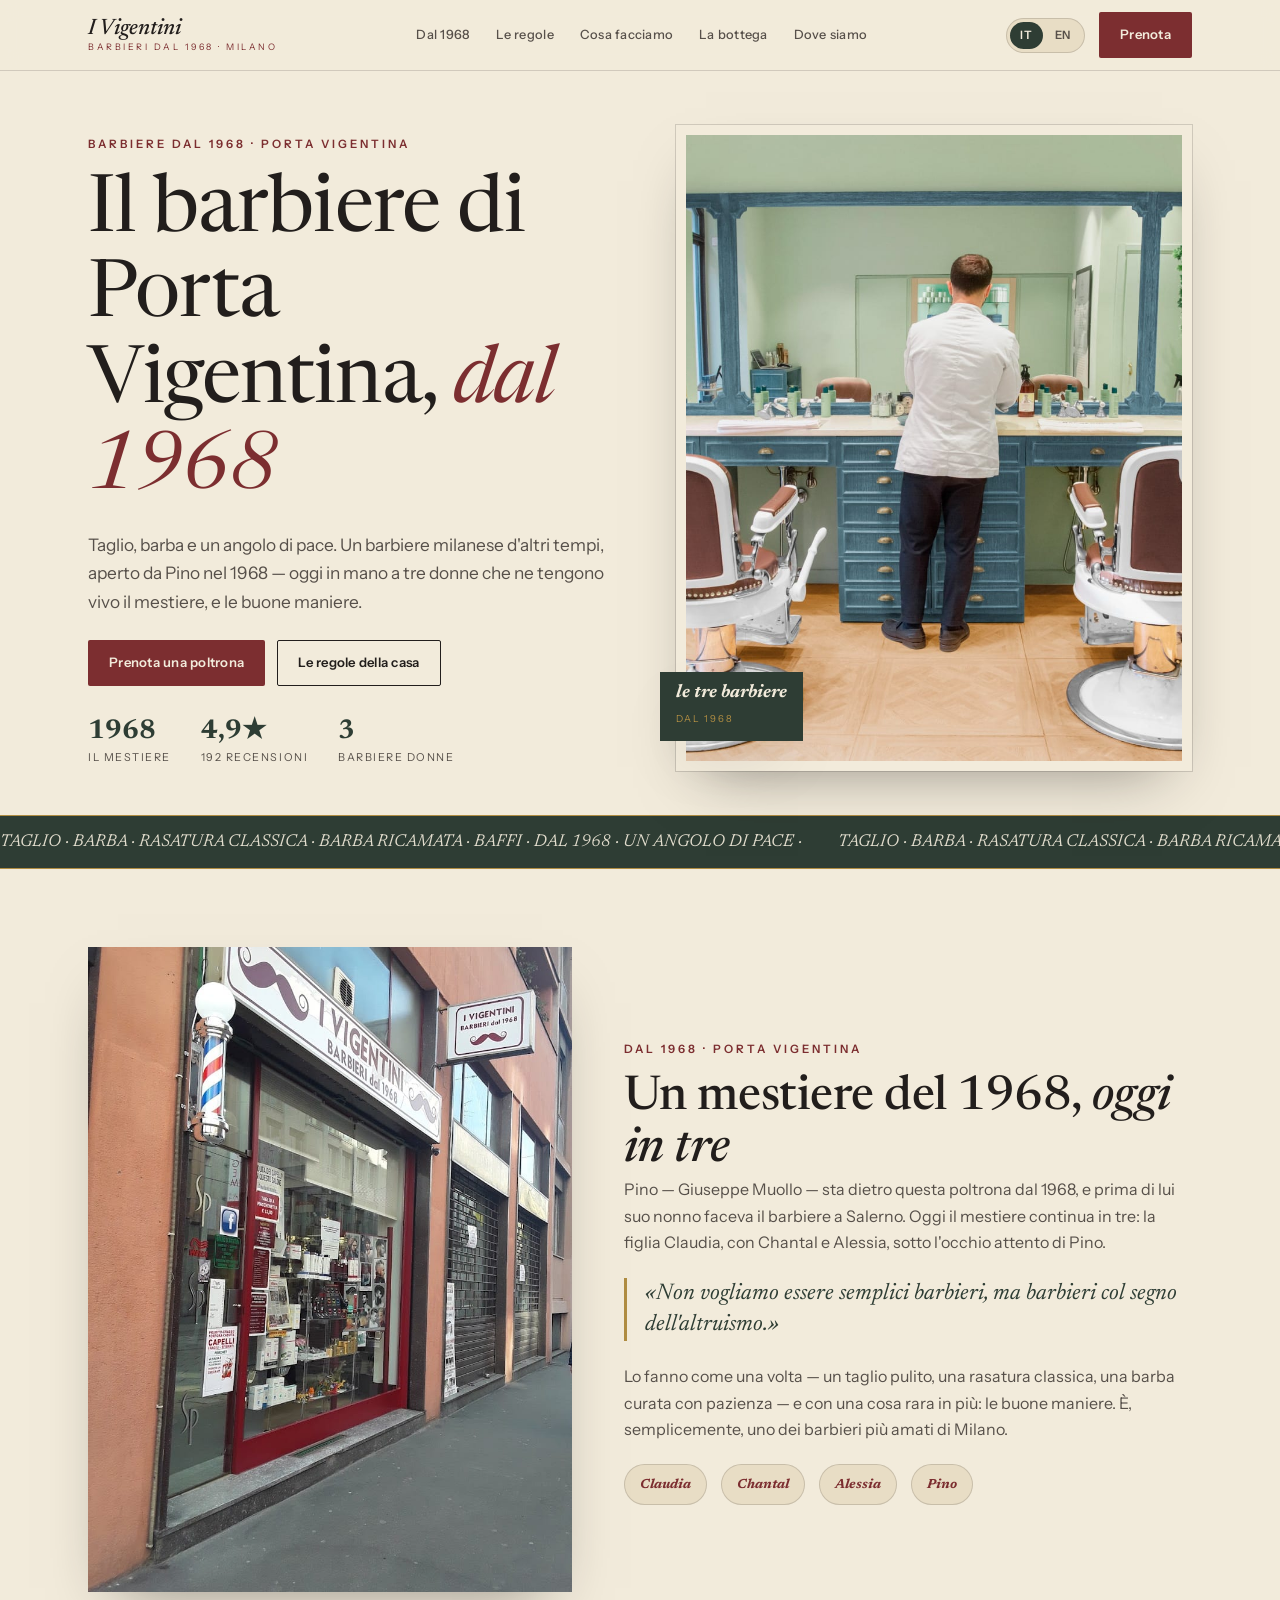
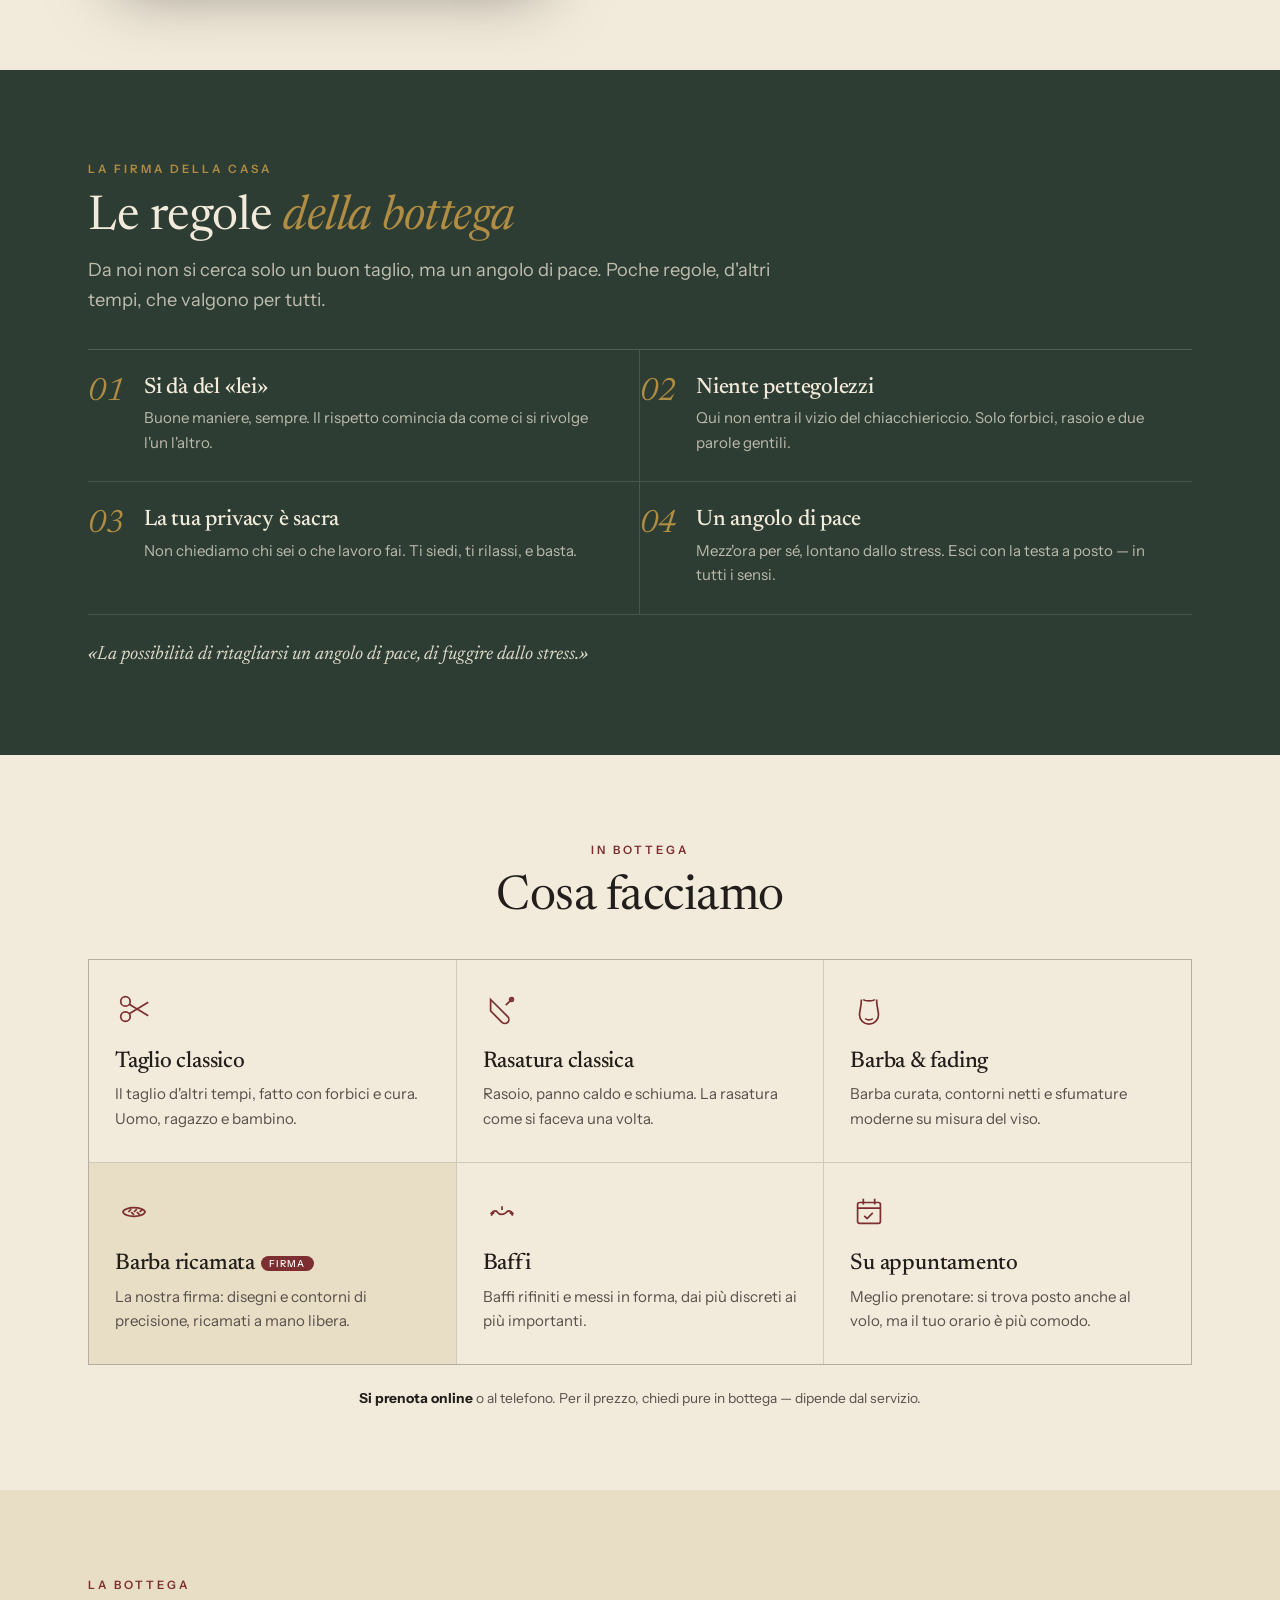
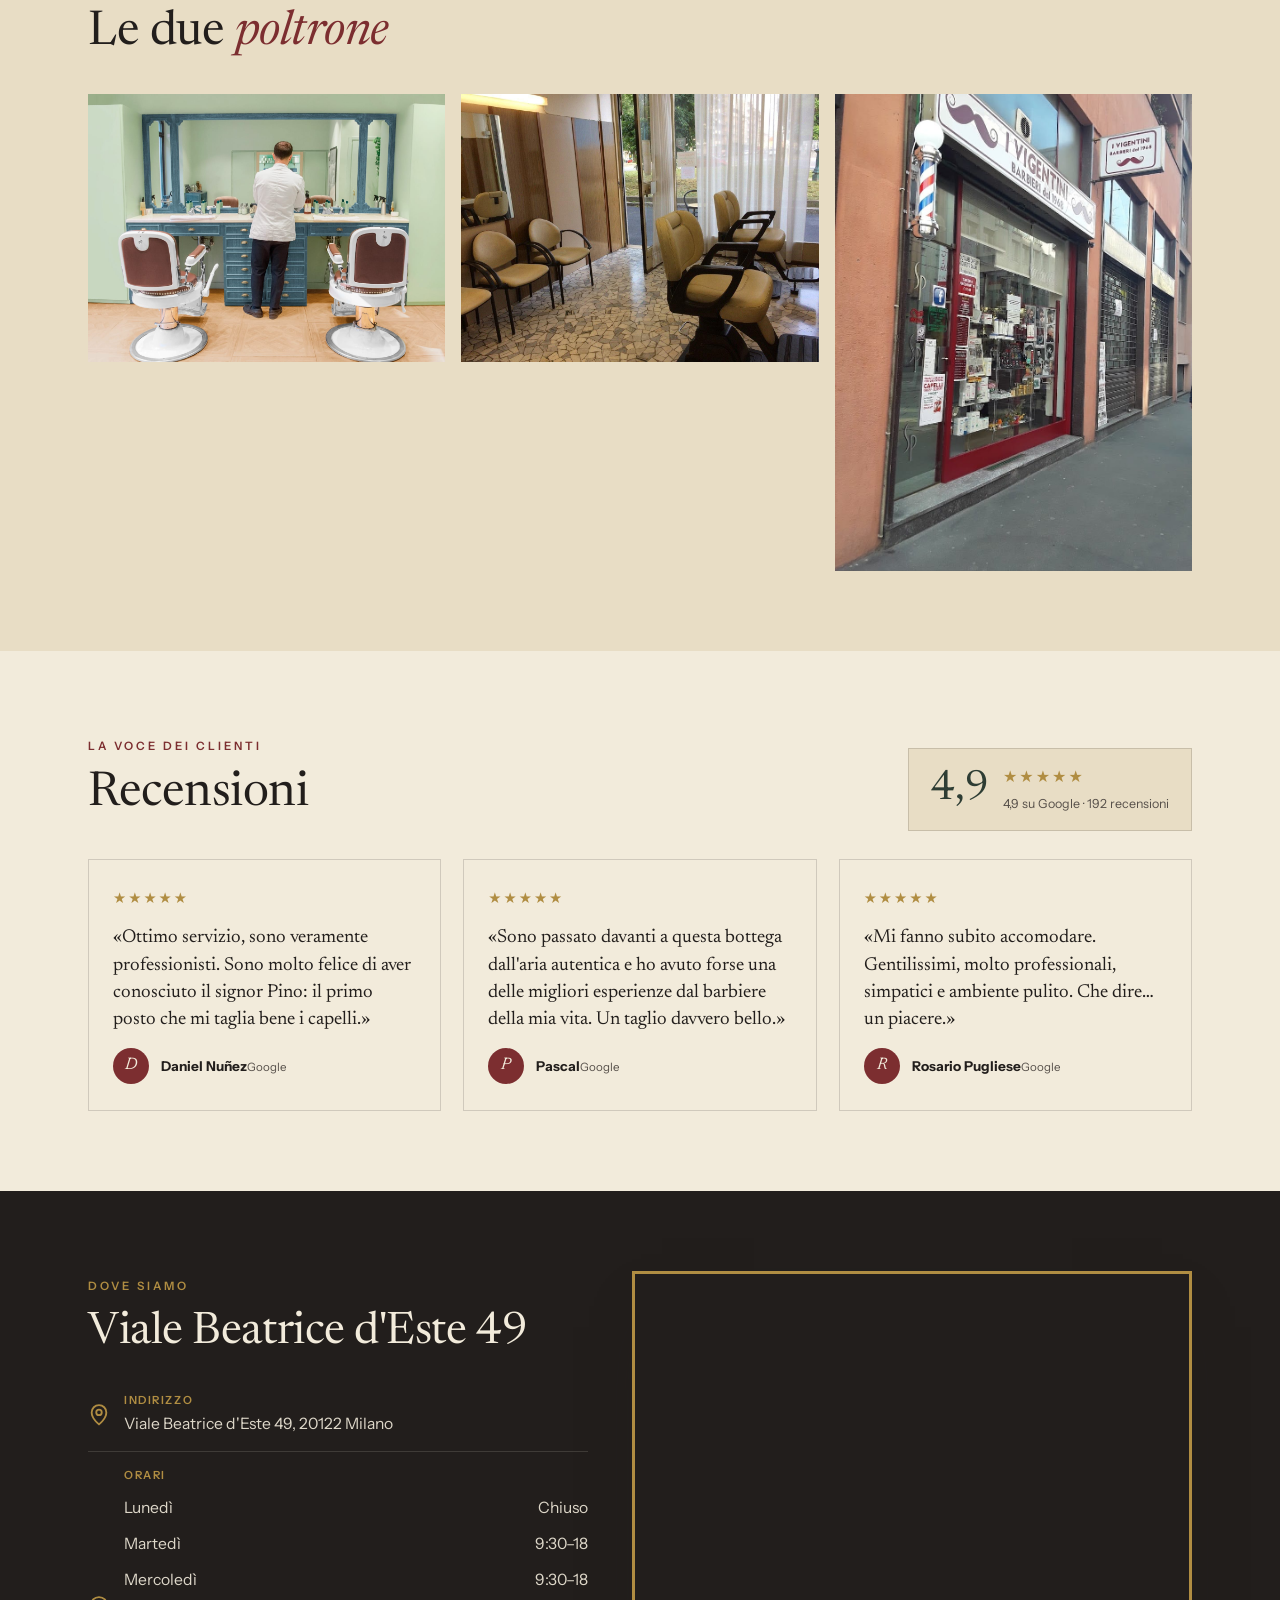
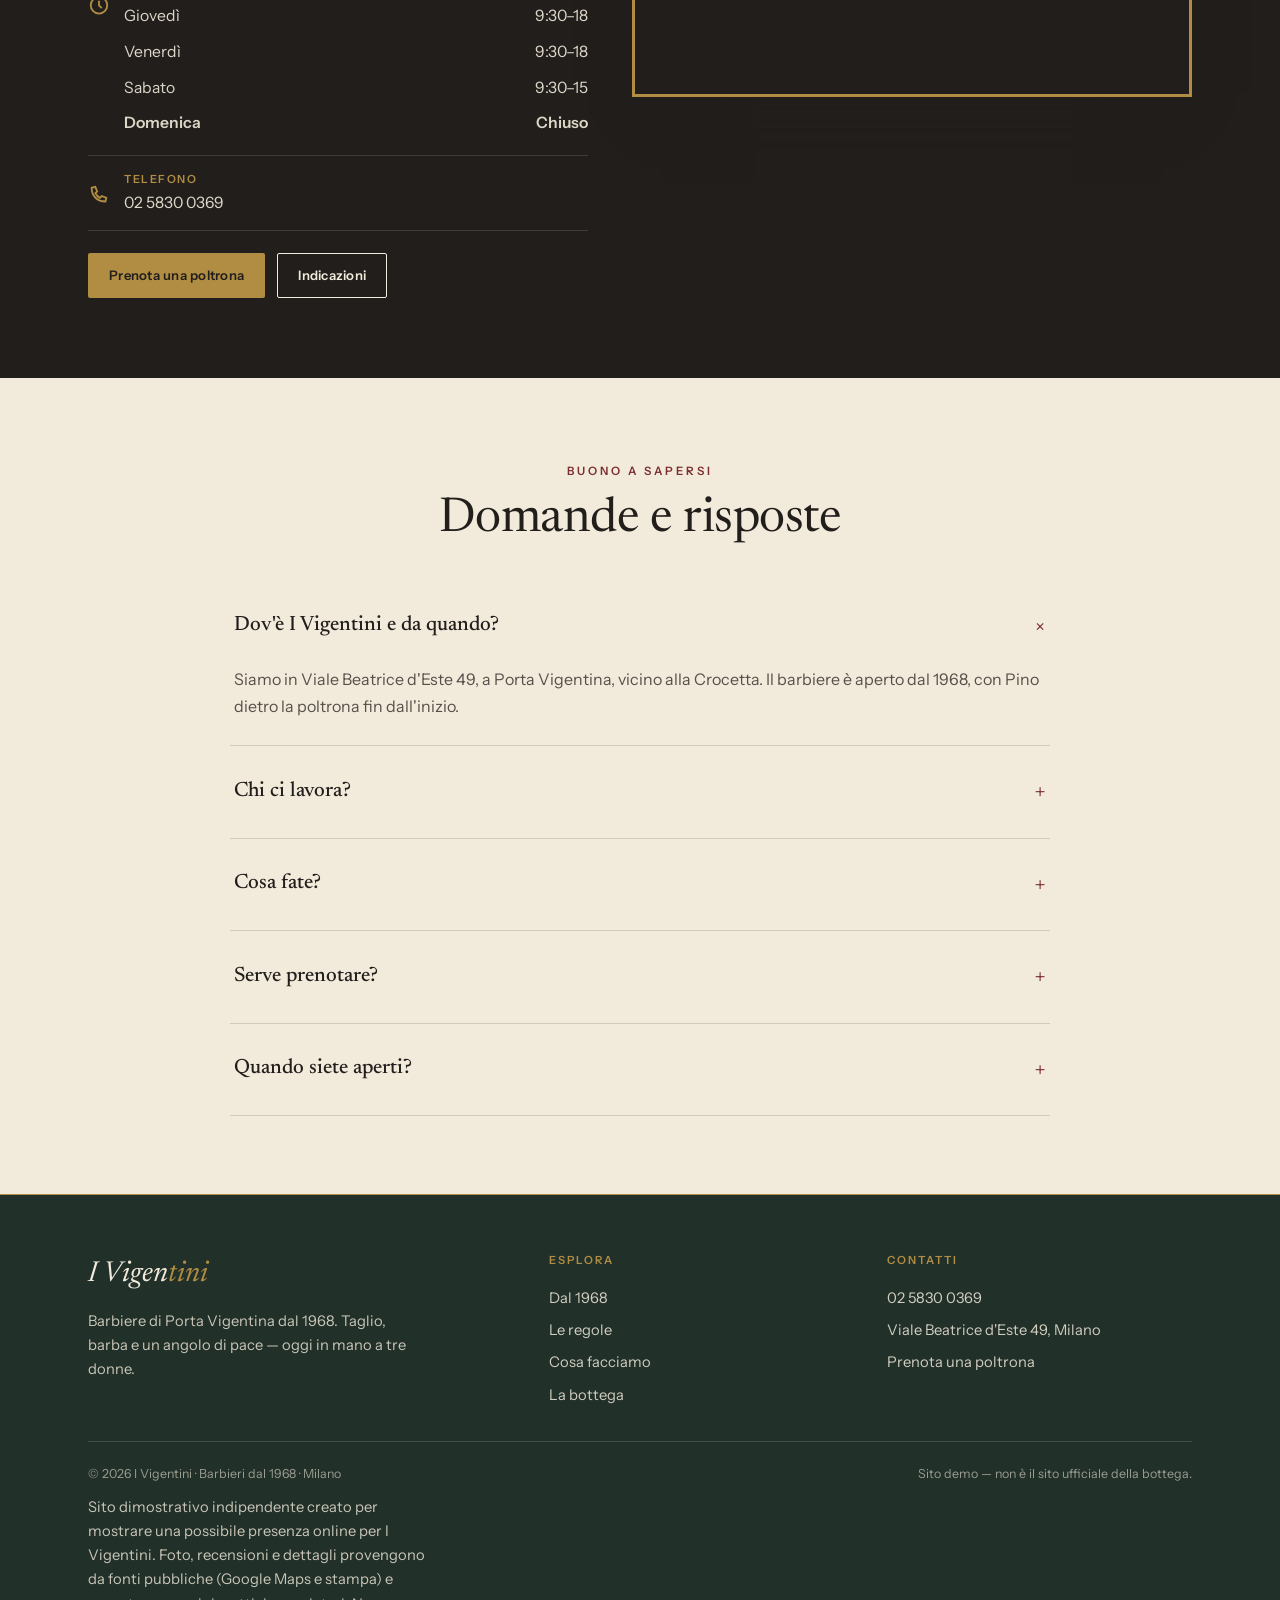
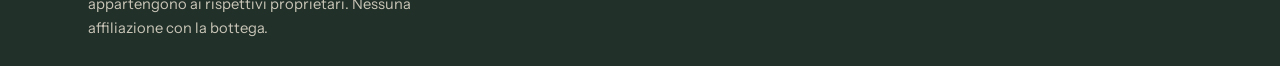
==== index.html @ af6469be "I Vigentini — sito demo (barbiere dal 1968, Porta Vigentina)" ====
<!DOCTYPE html>
<html lang="it">
<head>
<meta charset="UTF-8">
<meta name="viewport" content="width=device-width, initial-scale=1.0">
<title>I Vigentini · barbieri dal 1968 · Porta Vigentina, Milano</title>
<meta name="description" content="I Vigentini, barbiere di Porta Vigentina a Milano dal 1968. Taglio, barba, rasatura classica e la barba ricamata — oggi in mano a tre donne. Un angolo di pace, su appuntamento.">
<link rel="preconnect" href="https://fonts.googleapis.com">
<link rel="preconnect" href="https://fonts.gstatic.com" crossorigin>
<link href="https://fonts.googleapis.com/css2?family=Newsreader:ital,opsz,wght@0,6..72,400;0,6..72,500;0,6..72,600;1,6..72,400;1,6..72,500&family=Instrument+Sans:wght@400;500;600;700&display=swap" rel="stylesheet">
<link rel="stylesheet" href="css/styles.css">
<link rel="icon" href="data:image/svg+xml,<svg xmlns='http://www.w3.org/2000/svg' viewBox='0 0 100 100'><rect width='100' height='100' fill='%232E3D34'/><text x='50' y='70' font-size='52' text-anchor='middle' fill='%23B08D42' font-family='Georgia,serif' font-style='italic'>V</text></svg>">
</head>
<body>

<!-- intro -->
<div id="intro">
  <div class="in">
    <div class="mk">I Vigentini</div>
    <div class="yr">Barbieri dal 1968</div>
    <div class="rule"></div>
  </div>
</div>

<!-- topbar -->
<header class="bar">
  <div class="wrap row">
    <a class="brand" href="#top"><b>I Vigentini</b><span>Barbieri dal 1968 · Milano</span></a>
    <nav class="links">
      <a href="#story" data-i18n="nav.story">Dal 1968</a>
      <a href="#rules" data-i18n="nav.rules">Le regole</a>
      <a href="#serv" data-i18n="nav.serv">Cosa facciamo</a>
      <a href="#gallery" data-i18n="nav.gallery">La bottega</a>
      <a href="#visit" data-i18n="nav.visit">Dove siamo</a>
    </nav>
    <div class="bar-tools">
      <div class="lang"><button data-l="it" class="on">IT</button><button data-l="en">EN</button></div>
      <a href="tel:+390258300369" class="btn solid" data-i18n="bar.book">Prenota</a>
      <button class="burger" aria-label="Menu"><span></span></button>
    </div>
  </div>
</header>

<main id="top">

<!-- hero -->
<section class="hero">
  <div class="wrap grid">
    <div class="hero-copy">
      <span class="eyebrow kick" data-i18n="hero.kick">Barbiere dal 1968 · Porta Vigentina</span>
      <h1 data-i18n="hero.h1">Il barbiere di<br>Porta Vigentina, <em>dal 1968</em></h1>
      <p class="sub" data-i18n="hero.sub">Taglio, barba e un angolo di pace. Un barbiere milanese d'altri tempi, aperto da Pino nel 1968 — oggi in mano a tre donne che ne tengono vivo il mestiere, e le buone maniere.</p>
      <div class="cta">
        <a href="tel:+390258300369" class="btn solid" data-i18n="hero.book">Prenota una poltrona</a>
        <a href="#rules" class="btn ghost" data-i18n="hero.rules">Le regole della casa</a>
      </div>
      <div class="facts">
        <div class="f"><b data-i18n="hero.f1n">1968</b><span data-i18n="hero.f1l">il mestiere</span></div>
        <div class="f"><b data-i18n="hero.f2n">4,9★</b><span data-i18n="hero.f2l">192 recensioni</span></div>
        <div class="f"><b data-i18n="hero.f3n">3</b><span data-i18n="hero.f3l">barbiere donne</span></div>
      </div>
    </div>
    <div class="hero-art">
      <div class="badge-open" id="openBadge"><span class="dot"></span><span class="t"><b>Aperto</b></span></div>
      <div class="ph"><img src="img/hero-salone.jpg" alt="Le due poltrone vintage del barbiere I Vigentini" width="500" height="625"></div>
      <div class="tag"><b data-i18n="hero.tag">le tre barbiere</b><span data-i18n="hero.tags">dal 1968</span></div>
    </div>
  </div>
</section>

<!-- ribbon -->
<div class="ribbon" aria-hidden="true">
  <div class="track">
    <span data-i18n="ribbon">TAGLIO · BARBA · RASATURA CLASSICA · BARBA RICAMATA · BAFFI · DAL 1968 · UN ANGOLO DI PACE ·</span>
    <span data-i18n="ribbon">TAGLIO · BARBA · RASATURA CLASSICA · BARBA RICAMATA · BAFFI · DAL 1968 · UN ANGOLO DI PACE ·</span>
  </div>
</div>

<!-- story -->
<section class="story reveal" id="story">
  <div class="wrap grid">
    <div class="ph"><img src="img/facciata.jpg" alt="La vetrina del barbiere I Vigentini in Viale Beatrice d'Este" width="400" height="533"></div>
    <div class="story-copy">
      <span class="eyebrow" data-i18n="story.kick">Dal 1968 · Porta Vigentina</span>
      <h2 style="font-size:clamp(2rem,4.4vw,3rem);margin-top:12px" data-i18n="story.h2">Un mestiere del 1968, <em>oggi in tre</em></h2>
      <p data-i18n="story.p1">Pino — Giuseppe Muollo — sta dietro questa poltrona dal 1968, e prima di lui suo nonno faceva il barbiere a Salerno. Oggi il mestiere continua in tre: la figlia Claudia, con Chantal e Alessia, sotto l'occhio attento di Pino.</p>
      <p class="pull" data-i18n="story.pull">«Non vogliamo essere semplici barbieri, ma barbieri col segno dell'altruismo.»</p>
      <p data-i18n="story.p2">Lo fanno come una volta — un taglio pulito, una rasatura classica, una barba curata con pazienza — e con una cosa rara in più: le buone maniere. È, semplicemente, uno dei barbieri più amati di Milano.</p>
      <div class="trio">
        <span class="who-chip"><b data-i18n="who1">Claudia</b></span>
        <span class="who-chip"><b data-i18n="who2">Chantal</b></span>
        <span class="who-chip"><b data-i18n="who3">Alessia</b></span>
        <span class="who-chip"><b data-i18n="who0">Pino</b></span>
      </div>
    </div>
  </div>
</section>

<!-- le regole -->
<section class="rules reveal" id="rules">
  <div class="wrap">
    <div class="shead">
      <span class="eyebrow" data-i18n="rules.kick">La firma della casa</span>
      <h2 data-i18n="rules.h2">Le regole <em>della bottega</em></h2>
      <p class="lead" data-i18n="rules.sub">Da noi non si cerca solo un buon taglio, ma un angolo di pace. Poche regole, d'altri tempi, che valgono per tutti.</p>
    </div>
    <div class="rule-list">
      <div class="rule-item">
        <span class="n">01</span>
        <div><h4 data-i18n="r1.t">Si dà del «lei»</h4><p data-i18n="r1.p">Buone maniere, sempre. Il rispetto comincia da come ci si rivolge l'un l'altro.</p></div>
      </div>
      <div class="rule-item">
        <span class="n">02</span>
        <div><h4 data-i18n="r2.t">Niente pettegolezzi</h4><p data-i18n="r2.p">Qui non entra il vizio del chiacchiericcio. Solo forbici, rasoio e due parole gentili.</p></div>
      </div>
      <div class="rule-item">
        <span class="n">03</span>
        <div><h4 data-i18n="r3.t">La tua privacy è sacra</h4><p data-i18n="r3.p">Non chiediamo chi sei o che lavoro fai. Ti siedi, ti rilassi, e basta.</p></div>
      </div>
      <div class="rule-item">
        <span class="n">04</span>
        <div><h4 data-i18n="r4.t">Un angolo di pace</h4><p data-i18n="r4.p">Mezz'ora per sé, lontano dallo stress. Esci con la testa a posto — in tutti i sensi.</p></div>
      </div>
    </div>
    <p class="foot" data-i18n="rules.foot">«La possibilità di ritagliarsi un angolo di pace, di fuggire dallo stress.»</p>
  </div>
</section>

<!-- servizi -->
<section class="serv reveal" id="serv">
  <div class="wrap">
    <div class="shead center">
      <span class="eyebrow" data-i18n="serv.kick">In bottega</span>
      <h2 data-i18n="serv.h2">Cosa facciamo</h2>
    </div>
    <div class="svc-list">
      <div class="svc">
        <svg class="ic" viewBox="0 0 40 40" fill="none" stroke="currentColor" stroke-width="1.8"><circle cx="11" cy="12" r="5"/><circle cx="11" cy="28" r="5"/><path d="M15 15l20 12M15 25l20-12"/></svg>
        <h4 data-i18n="v1.t">Taglio classico</h4>
        <p data-i18n="v1.p">Il taglio d'altri tempi, fatto con forbici e cura. Uomo, ragazzo e bambino.</p>
      </div>
      <div class="svc">
        <svg class="ic" viewBox="0 0 40 40" fill="none" stroke="currentColor" stroke-width="1.8"><path d="M8 10l18 18a4 4 0 11-6 6L8 22z"/><path d="M32 8l-8 8"/><circle cx="30" cy="10" r="2"/></svg>
        <h4 data-i18n="v2.t">Rasatura classica</h4>
        <p data-i18n="v2.p">Rasoio, panno caldo e schiuma. La rasatura come si faceva una volta.</p>
      </div>
      <div class="svc">
        <svg class="ic" viewBox="0 0 40 40" fill="none" stroke="currentColor" stroke-width="1.8"><path d="M12 10c0 8-2 12-2 16a10 10 0 0020 0c0-4-2-8-2-16"/><path d="M14 10c2 2 10 2 12 0"/><path d="M16 30c2 2 6 2 8 0"/></svg>
        <h4 data-i18n="v3.t">Barba &amp; fading</h4>
        <p data-i18n="v3.p">Barba curata, contorni netti e sfumature moderne su misura del viso.</p>
      </div>
      <div class="svc star">
        <svg class="ic" viewBox="0 0 40 40" fill="none" stroke="currentColor" stroke-width="1.8"><path d="M8 20c4-6 20-6 24 0M8 20c4 6 20 6 24 0"/><path d="M14 20l3-3M20 20l3-3M26 20l3-3M17 20l3 3M23 20l3 3"/></svg>
        <h4 data-i18n="v4.t">Barba ricamata<span class="badge">firma</span></h4>
        <p data-i18n="v4.p">La nostra firma: disegni e contorni di precisione, ricamati a mano libera.</p>
      </div>
      <div class="svc">
        <svg class="ic" viewBox="0 0 40 40" fill="none" stroke="currentColor" stroke-width="1.8"><path d="M20 14v4M8 22c3-4 6-4 8-1 1.5 2 4.5 2 8 0M32 22c-3-4-6-4-8-1"/><path d="M12 21c-2 0-3 1-3 3M28 21c2 0 3 1 3 3"/></svg>
        <h4 data-i18n="v5.t">Baffi</h4>
        <p data-i18n="v5.p">Baffi rifiniti e messi in forma, dai più discreti ai più importanti.</p>
      </div>
      <div class="svc">
        <svg class="ic" viewBox="0 0 40 40" fill="none" stroke="currentColor" stroke-width="1.8"><rect x="8" y="10" width="24" height="22" rx="2"/><path d="M8 16h24M14 6v6M26 6v6"/><path d="M15 24l3 3 6-6"/></svg>
        <h4 data-i18n="v6.t">Su appuntamento</h4>
        <p data-i18n="v6.p">Meglio prenotare: si trova posto anche al volo, ma il tuo orario è più comodo.</p>
      </div>
    </div>
    <p class="note" data-i18n="serv.note"><b>Si prenota online</b> o al telefono. Per il prezzo, chiedi pure in bottega — dipende dal servizio.</p>
  </div>
</section>

<!-- gallery -->
<section class="gallery reveal" id="gallery">
  <div class="wrap">
    <div class="shead">
      <span class="eyebrow" data-i18n="gal.kick">La bottega</span>
      <h2 data-i18n="gal.h2">Le due <em>poltrone</em></h2>
    </div>
    <div class="gg">
      <figure><img src="img/hero-salone.jpg" alt="Le poltrone e gli specchi del barbiere I Vigentini" loading="lazy"></figure>
      <figure><img src="img/attesa.jpg" alt="L'angolo d'attesa del barbiere" loading="lazy"></figure>
      <figure class="tall"><img src="img/facciata.jpg" alt="La vetrina in Viale Beatrice d'Este" loading="lazy"></figure>
    </div>
  </div>
</section>

<!-- reviews -->
<section class="reviews reveal">
  <div class="wrap">
    <div class="rev-head">
      <div class="shead" style="margin-bottom:0">
        <span class="eyebrow" data-i18n="rev.kick">La voce dei clienti</span>
        <h2 data-i18n="rev.h2">Recensioni</h2>
      </div>
      <div class="rating-badge">
        <span class="big">4,9</span>
        <div><div class="st">★★★★★</div><small data-i18n="rev.sub">4,9 su Google · 192 recensioni</small></div>
      </div>
    </div>
    <div class="rgrid">
      <div class="rcard">
        <div class="stars">★★★★★</div>
        <p data-i18n="rc1">«Ottimo servizio, sono veramente professionisti. Sono molto felice di aver conosciuto il signor Pino: il primo posto che mi taglia bene i capelli.»</p>
        <div class="who"><span class="av">D</span><div><b>Daniel Nuñez</b><span data-i18n="rc1m">Google</span></div></div>
      </div>
      <div class="rcard">
        <div class="stars">★★★★★</div>
        <p data-i18n="rc2">«Sono passato davanti a questa bottega dall'aria autentica e ho avuto forse una delle migliori esperienze dal barbiere della mia vita. Un taglio davvero bello.»</p>
        <div class="who"><span class="av">P</span><div><b>Pascal</b><span data-i18n="rc2m">Google</span></div></div>
      </div>
      <div class="rcard">
        <div class="stars">★★★★★</div>
        <p data-i18n="rc3">«Mi fanno subito accomodare. Gentilissimi, molto professionali, simpatici e ambiente pulito. Che dire… un piacere.»</p>
        <div class="who"><span class="av">R</span><div><b>Rosario Pugliese</b><span data-i18n="rc3m">Google</span></div></div>
      </div>
    </div>
  </div>
</section>

<!-- visit -->
<section class="visit reveal" id="visit">
  <div class="wrap grid">
    <div class="info">
      <span class="eyebrow" data-i18n="visit.kick">Dove siamo</span>
      <h2 data-i18n="visit.h2">Viale Beatrice d'Este 49</h2>
      <div class="line">
        <svg class="ic" viewBox="0 0 24 24" fill="none" stroke="currentColor" stroke-width="2"><path d="M12 22s8-6.5 8-13a8 8 0 10-16 0c0 6.5 8 13 8 13z"/><circle cx="12" cy="9" r="3"/></svg>
        <div><b data-i18n="visit.addr">Indirizzo</b><span>Viale Beatrice d'Este 49, 20122 Milano</span></div>
      </div>
      <div class="line">
        <svg class="ic" viewBox="0 0 24 24" fill="none" stroke="currentColor" stroke-width="2"><circle cx="12" cy="12" r="9"/><path d="M12 7v5l3 3"/></svg>
        <div style="flex:1"><b data-i18n="visit.hours">Orari</b><div id="hoursList" style="margin-top:6px"></div></div>
      </div>
      <div class="line">
        <svg class="ic" viewBox="0 0 24 24" fill="none" stroke="currentColor" stroke-width="2"><path d="M4 5c0 9 6 15 15 15l1-4-5-2-2 2a12 12 0 01-5-5l2-2-2-5z"/></svg>
        <div><b data-i18n="visit.phone">Telefono</b><a href="tel:+390258300369">02 5830 0369</a></div>
      </div>
      <div class="cta" style="display:flex;gap:12px;margin-top:22px;flex-wrap:wrap">
        <a href="tel:+390258300369" class="btn brass" data-i18n="visit.book">Prenota una poltrona</a>
        <a href="https://www.google.com/maps/dir/?api=1&destination=I+Vigentini+barbieri+Viale+Beatrice+d'Este+49+Milano" target="_blank" rel="noopener" class="btn ghost" style="color:var(--cream);border-color:var(--cream)" data-i18n="visit.dir">Indicazioni</a>
      </div>
    </div>
    <div class="mapbox">
      <iframe title="Mappa — I Vigentini, Viale Beatrice d'Este 49 Milano" loading="lazy" referrerpolicy="no-referrer-when-downgrade" src="https://www.google.com/maps?q=I+Vigentini+barbieri+dal+1968,+Viale+Beatrice+d'Este+49,+Milano&output=embed"></iframe>
    </div>
  </div>
</section>

<!-- faq -->
<section class="faq reveal">
  <div class="wrap">
    <div class="shead center">
      <span class="eyebrow" data-i18n="faq.kick">Buono a sapersi</span>
      <h2 data-i18n="faq.h2">Domande e risposte</h2>
    </div>
    <div class="qs">
      <details class="q" open>
        <summary><span data-i18n="q1">Dov'è I Vigentini e da quando?</span><span class="pl">+</span></summary>
        <p data-i18n="a1">Siamo in Viale Beatrice d'Este 49, a Porta Vigentina, vicino alla Crocetta. Il barbiere è aperto dal 1968, con Pino dietro la poltrona fin dall'inizio.</p>
      </details>
      <details class="q">
        <summary><span data-i18n="q2">Chi ci lavora?</span><span class="pl">+</span></summary>
        <p data-i18n="a2">Pino — Giuseppe Muollo — ha aperto la bottega nel 1968 e la guida ancora. Oggi tre donne tengono le poltrone: la figlia Claudia, con Chantal e Alessia.</p>
      </details>
      <details class="q">
        <summary><span data-i18n="q3">Cosa fate?</span><span class="pl">+</span></summary>
        <p data-i18n="a3">Barberia tradizionale: taglio classico, rasatura col panno caldo, barba e sfumature, baffi, e la nostra firma «barba ricamata» — disegni di barba a mano libera.</p>
      </details>
      <details class="q">
        <summary><span data-i18n="q4">Serve prenotare?</span><span class="pl">+</span></summary>
        <p data-i18n="a4">Meglio prenotare, online o al telefono — spesso si trova posto anche in giornata, ma con l'appuntamento hai il tuo orario. Chiama il 02 5830 0369.</p>
      </details>
      <details class="q">
        <summary><span data-i18n="q5">Quando siete aperti?</span><span class="pl">+</span></summary>
        <p data-i18n="a5">Dal martedì al venerdì 9:30–18:00 e il sabato 9:30–15:00. Chiuso domenica e lunedì.</p>
      </details>
    </div>
  </div>
</section>

</main>

<footer class="ft">
  <div class="wrap">
    <div class="top">
      <div>
        <div class="mk">I Vigen<span>tini</span></div>
        <p data-i18n="ft.tag">Barbiere di Porta Vigentina dal 1968. Taglio, barba e un angolo di pace — oggi in mano a tre donne.</p>
      </div>
      <div>
        <h5 data-i18n="ft.explore">Esplora</h5>
        <a href="#story" data-i18n="nav.story">Dal 1968</a>
        <a href="#rules" data-i18n="nav.rules">Le regole</a>
        <a href="#serv" data-i18n="nav.serv">Cosa facciamo</a>
        <a href="#gallery" data-i18n="nav.gallery">La bottega</a>
      </div>
      <div>
        <h5 data-i18n="ft.contact">Contatti</h5>
        <a href="tel:+390258300369">02 5830 0369</a>
        <a href="https://www.google.com/maps?q=I+Vigentini+barbieri+dal+1968,+Viale+Beatrice+d'Este+49,+Milano" target="_blank" rel="noopener">Viale Beatrice d'Este 49, Milano</a>
        <a href="#visit" data-i18n="visit.book">Prenota una poltrona</a>
      </div>
    </div>
    <div class="bottom">
      <span>© 2026 I Vigentini · Barbieri dal 1968 · Milano</span>
      <span data-i18n="ft.rights">Sito demo — non è il sito ufficiale della bottega.</span>
    </div>
    <p class="disc" data-i18n="ft.disc">Sito dimostrativo indipendente creato per mostrare una possibile presenza online per I Vigentini. Foto, recensioni e dettagli provengono da fonti pubbliche (Google Maps e stampa) e appartengono ai rispettivi proprietari. Nessuna affiliazione con la bottega.</p>
  </div>
</footer>

<!-- JSON-LD -->
<script type="application/ld+json">
{
  "@context":"https://schema.org",
  "@type":"HairSalon",
  "name":"I Vigentini barbieri dal 1968",
  "description":"Barbiere tradizionale a Porta Vigentina, Milano, dal 1968. Taglio, barba, rasatura classica e la barba ricamata, oggi gestito da tre donne. Un angolo di pace, su appuntamento.",
  "url":"https://rotenzark.github.io/i-vigentini/",
  "telephone":"+39 02 5830 0369",
  "foundingDate":"1968",
  "priceRange":"€€",
  "address":{"@type":"PostalAddress","streetAddress":"Viale Beatrice d'Este 49","addressLocality":"Milano","postalCode":"20122","addressCountry":"IT"},
  "geo":{"@type":"GeoCoordinates","latitude":45.4522345,"longitude":9.196263},
  "aggregateRating":{"@type":"AggregateRating","ratingValue":"4.9","reviewCount":"192"},
  "openingHoursSpecification":[
    {"@type":"OpeningHoursSpecification","dayOfWeek":["Tuesday","Wednesday","Thursday","Friday"],"opens":"09:30","closes":"18:00"},
    {"@type":"OpeningHoursSpecification","dayOfWeek":["Saturday"],"opens":"09:30","closes":"15:00"}
  ]
}
</script>
<script type="application/ld+json">
{
  "@context":"https://schema.org",
  "@type":"FAQPage",
  "mainEntity":[
    {"@type":"Question","name":"Dov'è I Vigentini e da quando?","acceptedAnswer":{"@type":"Answer","text":"Siamo in Viale Beatrice d'Este 49, a Porta Vigentina, vicino alla Crocetta. Il barbiere è aperto dal 1968, con Pino dietro la poltrona fin dall'inizio."}},
    {"@type":"Question","name":"Chi ci lavora?","acceptedAnswer":{"@type":"Answer","text":"Pino, Giuseppe Muollo, ha aperto la bottega nel 1968 e la guida ancora. Oggi tre donne tengono le poltrone: la figlia Claudia, con Chantal e Alessia."}},
    {"@type":"Question","name":"Cosa fate?","acceptedAnswer":{"@type":"Answer","text":"Barberia tradizionale: taglio classico, rasatura col panno caldo, barba e sfumature, baffi, e la firma barba ricamata, disegni di barba a mano libera."}},
    {"@type":"Question","name":"Serve prenotare?","acceptedAnswer":{"@type":"Answer","text":"Meglio prenotare, online o al telefono. Spesso si trova posto anche in giornata, ma con l'appuntamento hai il tuo orario. Chiama il 02 5830 0369."}},
    {"@type":"Question","name":"Quando siete aperti?","acceptedAnswer":{"@type":"Answer","text":"Dal martedì al venerdì 9:30–18:00 e il sabato 9:30–15:00. Chiuso domenica e lunedì."}}
  ]
}
</script>

<script src="js/main.js"></script>
</body>
</html>
---- css/styles.css ----
/* ==========================================================================
   I VIGENTINI — barbieri dal 1968 · Porta Vigentina
   Gesto-firma: «LE REGOLE DELLA CASA» (il codice della bottega) +
   «le tre barbiere dal 1968» (Claudia, Chantal, Alessia + Pino) +
   la firma «barba ricamata». Foto-light.
   Font: Newsreader (display serif) + Instrument Sans (body)
   ========================================================================== */

:root{
  --cream:#F2EBDB;
  --cream-2:#E8DDC5;
  --cream-3:#DCCDAC;
  --ink:#221E1C;
  --ink-soft:#57504A;
  --oxblood:#7C2E30;
  --oxblood-d:#5E2022;
  --brass:#B08D42;
  --brass-d:#8C6C28;
  --tan:#C6A16A;
  --green:#2E3D34;      /* eucalipto (le pareti reali) */
  --green-d:#22302A;
  --line:rgba(34,30,28,.16);
  --line-2:rgba(34,30,28,.08);
  --shadow:0 26px 60px -30px rgba(34,30,28,.5);
  --maxw:1160px;
  --serif:'Newsreader', Georgia, 'Times New Roman', serif;
  --sans:'Instrument Sans', system-ui, -apple-system, sans-serif;
}

*{box-sizing:border-box;margin:0;padding:0}
html{scroll-behavior:smooth}
body{font-family:var(--sans);color:var(--ink);background:var(--cream);line-height:1.65;-webkit-font-smoothing:antialiased;overflow-x:hidden}
img{max-width:100%;display:block}
a{color:inherit;text-decoration:none}
h1,h2,h3,h4{font-family:var(--serif);font-weight:500;line-height:1.08;letter-spacing:-.01em}
section{position:relative}

.wrap{max-width:var(--maxw);margin:0 auto;padding:0 28px}
.eyebrow{font-family:var(--sans);font-weight:600;font-size:.72rem;letter-spacing:.26em;text-transform:uppercase;color:var(--oxblood);display:inline-block}
.lead{font-size:1.14rem;color:var(--ink-soft);max-width:60ch}

/* intro */
#intro{position:fixed;inset:0;z-index:1200;background:var(--green);display:grid;place-items:center;transition:opacity .7s ease,visibility .7s}
#intro.gone{opacity:0;visibility:hidden}
#intro .in{text-align:center;color:var(--cream);animation:rise 1s ease both}
#intro .mk{font-family:var(--serif);font-style:italic;font-size:clamp(2.4rem,7vw,3.8rem);letter-spacing:.01em}
#intro .yr{font-size:.72rem;letter-spacing:.4em;text-transform:uppercase;color:var(--brass);margin-top:.5rem}
#intro .rule{width:60px;height:1px;background:var(--brass);margin:16px auto 0}
@keyframes rise{from{opacity:0;transform:translateY(14px)}to{opacity:1;transform:none}}

/* topbar */
header.bar{position:sticky;top:0;z-index:900;background:rgba(242,235,219,.92);backdrop-filter:blur(10px);border-bottom:1px solid var(--line)}
.bar .row{display:flex;align-items:center;justify-content:space-between;gap:18px;height:70px}
.brand{display:flex;flex-direction:column;line-height:1}
.brand b{font-family:var(--serif);font-style:italic;font-weight:500;font-size:1.4rem;color:var(--ink)}
.brand span{font-size:.56rem;letter-spacing:.28em;text-transform:uppercase;color:var(--oxblood);margin-top:2px}
nav.links{display:flex;gap:26px}
nav.links a{font-size:.8rem;font-weight:500;letter-spacing:.02em;color:var(--ink-soft);transition:color .2s}
nav.links a:hover{color:var(--oxblood)}
.bar-tools{display:flex;align-items:center;gap:14px}
.lang{display:flex;gap:2px;border:1px solid var(--line);border-radius:999px;padding:3px;background:var(--cream-2)}
.lang button{font:inherit;font-size:.72rem;font-weight:600;letter-spacing:.06em;border:0;cursor:pointer;background:transparent;color:var(--ink-soft);padding:4px 10px;border-radius:999px}
.lang button.on{background:var(--green);color:var(--cream)}
.btn{display:inline-flex;align-items:center;gap:8px;font-family:var(--sans);font-weight:600;font-size:.82rem;letter-spacing:.02em;padding:11px 20px;border-radius:2px;cursor:pointer;border:1px solid transparent;transition:transform .15s ease,background .2s,color .2s;white-space:nowrap}
.btn.solid{background:var(--oxblood);color:var(--cream)}
.btn.solid:hover{background:var(--oxblood-d);transform:translateY(-2px)}
.btn.ghost{background:transparent;color:var(--ink);border-color:var(--ink)}
.btn.ghost:hover{background:var(--ink);color:var(--cream)}
.btn.brass{background:var(--brass);color:var(--ink)}
.btn.brass:hover{background:var(--brass-d);color:#fff;transform:translateY(-2px)}
.burger{display:none}

/* hero */
.hero{padding:54px 0 44px}
.hero .grid{display:grid;grid-template-columns:1.02fr .98fr;gap:50px;align-items:center}
.hero .kick{margin-bottom:16px}
.hero h1{font-size:clamp(2.8rem,6.2vw,5rem);color:var(--ink);font-weight:400}
.hero h1 em{font-style:italic;color:var(--oxblood)}
.hero .sub{font-size:1.08rem;color:var(--ink-soft);max-width:44ch;margin:18px 0 6px}
.hero .cta{display:flex;gap:12px;flex-wrap:wrap;margin-top:24px}
.hero .facts{display:flex;gap:30px;margin-top:32px;flex-wrap:wrap}
.hero .facts .f b{font-family:var(--serif);font-size:1.7rem;color:var(--green);display:block;line-height:1}
.hero .facts .f span{font-size:.68rem;letter-spacing:.14em;text-transform:uppercase;color:var(--ink-soft);margin-top:4px;display:block}
.hero-art{position:relative}
.hero-art .ph{position:relative;aspect-ratio:4/5;overflow:hidden;border:10px solid var(--cream);outline:1px solid var(--line);box-shadow:var(--shadow)}
.hero-art .ph img{width:100%;height:100%;object-fit:cover}
.hero-art .tag{position:absolute;left:-16px;bottom:30px;background:var(--green);color:var(--cream);padding:11px 16px;box-shadow:var(--shadow)}
.hero-art .tag b{font-family:var(--serif);font-style:italic;font-size:1.15rem;display:block;line-height:1.1}
.hero-art .tag span{font-size:.6rem;letter-spacing:.18em;text-transform:uppercase;color:var(--brass)}
.badge-open{position:absolute;top:16px;right:16px;background:var(--cream);border:1px solid var(--line);padding:9px 14px;box-shadow:var(--shadow);display:flex;align-items:center;gap:9px}
.badge-open .dot{width:9px;height:9px;border-radius:50%;background:#c0392b;box-shadow:0 0 0 4px rgba(192,57,43,.16)}
.badge-open.op .dot{background:#3a9d5b;box-shadow:0 0 0 4px rgba(58,157,91,.16)}
.badge-open .t{font-size:.7rem;line-height:1.3}
.badge-open .t b{display:block;font-size:.8rem;font-family:var(--sans)}

/* ribbon */
.ribbon{background:var(--green);color:var(--cream);overflow:hidden;border-top:1px solid var(--brass);border-bottom:1px solid var(--brass)}
.ribbon .track{display:flex;gap:36px;white-space:nowrap;padding:12px 0;animation:slide 32s linear infinite;width:max-content}
.ribbon span{font-family:var(--serif);font-style:italic;font-size:1.08rem;opacity:.92}
.ribbon span b{color:var(--brass);font-style:normal}
@keyframes slide{from{transform:translateX(0)}to{transform:translateX(-50%)}}

.shead{max-width:64ch;margin-bottom:34px}
.shead h2{font-size:clamp(2rem,4.4vw,3rem);margin:12px 0 10px;font-weight:400}
.shead h2 em{font-style:italic;color:var(--oxblood)}
.center{margin-left:auto;margin-right:auto;text-align:center}

/* story */
.story{padding:78px 0}
.story .grid{display:grid;grid-template-columns:.92fr 1.08fr;gap:52px;align-items:center}
.story .ph{position:relative;overflow:hidden;aspect-ratio:3/4;box-shadow:var(--shadow)}
.story .ph img{width:100%;height:100%;object-fit:cover}
.story p{margin-bottom:16px;color:var(--ink-soft)}
.story .pull{font-family:var(--serif);font-style:italic;font-size:1.42rem;color:var(--green);border-left:3px solid var(--brass);padding-left:18px;margin:22px 0;line-height:1.4}
.trio{display:flex;gap:14px;flex-wrap:wrap;margin-top:22px}
.who-chip{background:var(--cream-2);border:1px solid var(--line);border-radius:999px;padding:8px 15px;font-size:.82rem}
.who-chip b{font-family:var(--serif);font-style:italic;color:var(--oxblood)}

/* le regole (dark, gesto-firma) */
.rules{padding:84px 0;background:var(--green);color:var(--cream)}
.rules .eyebrow{color:var(--brass)}
.rules .shead h2{color:var(--cream)}
.rules .shead h2 em{color:var(--brass)}
.rules .lead{color:rgba(242,235,219,.74)}
.rule-list{display:grid;grid-template-columns:repeat(2,1fr);gap:0;margin-top:16px;border-top:1px solid rgba(242,235,219,.18)}
.rule-item{display:flex;gap:20px;padding:26px 30px 26px 0;border-bottom:1px solid rgba(242,235,219,.14)}
.rule-item:nth-child(odd){border-right:1px solid rgba(242,235,219,.14);padding-right:34px}
.rule-item .n{font-family:var(--serif);font-style:italic;font-size:2rem;color:var(--brass);line-height:1;flex:none}
.rule-item h4{font-size:1.4rem;color:var(--cream);margin-bottom:6px;font-weight:500}
.rule-item p{font-size:.94rem;color:rgba(242,235,219,.72)}
.rules .foot{margin-top:24px;font-family:var(--serif);font-style:italic;font-size:1.2rem;color:rgba(242,235,219,.9)}

/* servizi */
.serv{padding:80px 0}
.svc-list{display:grid;grid-template-columns:repeat(3,1fr);gap:1px;background:var(--line);border:1px solid var(--line)}
.svc{background:var(--cream);padding:30px 26px;transition:background .3s;position:relative}
.svc:hover{background:var(--cream-2)}
.svc.star{background:var(--cream-2)}
.svc .ic{width:38px;height:38px;color:var(--oxblood);margin-bottom:14px}
.svc h4{font-size:1.42rem;margin-bottom:8px;font-weight:500}
.svc h4 .badge{font-family:var(--sans);font-size:.6rem;letter-spacing:.14em;text-transform:uppercase;color:#fff;background:var(--oxblood);padding:2px 8px;border-radius:999px;vertical-align:middle;margin-left:6px}
.svc p{font-size:.94rem;color:var(--ink-soft)}
.serv .note{margin-top:22px;text-align:center;font-size:.86rem;color:var(--ink-soft)}
.serv .note b{color:var(--ink)}

/* gallery (foto-light) */
.gallery{padding:80px 0;background:var(--cream-2)}
.gg{display:grid;grid-template-columns:repeat(3,1fr);gap:16px}
.gg figure{overflow:hidden;background:var(--cream-3);aspect-ratio:4/3}
.gg figure.tall{aspect-ratio:3/4}
.gg img{width:100%;height:100%;object-fit:cover;transition:transform .6s ease}
.gg figure:hover img{transform:scale(1.05)}

/* reviews */
.reviews{padding:80px 0}
.rev-head{display:flex;align-items:flex-end;justify-content:space-between;gap:20px;flex-wrap:wrap;margin-bottom:28px}
.rating-badge{display:flex;align-items:center;gap:14px;background:var(--cream-2);border:1px solid var(--line);padding:14px 22px}
.rating-badge .big{font-family:var(--serif);font-size:2.6rem;color:var(--green);line-height:1}
.rating-badge .st{color:var(--brass);font-size:1rem;letter-spacing:2px}
.rating-badge small{color:var(--ink-soft);font-size:.78rem}
.rgrid{display:grid;grid-template-columns:repeat(3,1fr);gap:22px}
.rcard{border:1px solid var(--line);padding:26px 24px;display:flex;flex-direction:column;gap:14px;background:var(--cream)}
.rcard .stars{color:var(--brass);letter-spacing:2px;font-size:.92rem}
.rcard p{font-family:var(--serif);font-size:1.18rem;line-height:1.45;color:var(--ink);font-weight:400}
.rcard .who{display:flex;align-items:center;gap:12px;margin-top:auto}
.rcard .who .av{width:36px;height:36px;border-radius:50%;background:var(--oxblood);color:var(--cream);display:grid;place-items:center;font-family:var(--serif);font-style:italic;font-size:1.05rem}
.rcard .who b{font-size:.85rem}
.rcard .who span{font-size:.72rem;color:var(--ink-soft)}

/* visit */
.visit{padding:80px 0;background:var(--ink);color:var(--cream)}
.visit .grid{display:grid;grid-template-columns:1fr 1.12fr;gap:44px;align-items:start}
.visit .eyebrow{color:var(--brass)}
.visit h2{color:var(--cream);font-size:clamp(2rem,4vw,2.8rem);margin:12px 0 20px;font-weight:400}
.info .line{display:flex;gap:14px;padding:14px 0;border-bottom:1px solid rgba(242,235,219,.14)}
.info .line .ic{width:22px;flex:none;color:var(--brass);margin-top:3px}
.info .line b{display:block;font-family:var(--sans);font-weight:600;font-size:.7rem;letter-spacing:.14em;text-transform:uppercase;color:var(--brass)}
.info .line span,.info .line a{color:rgba(242,235,219,.9);font-size:.98rem}
.info .line a:hover{color:#fff;text-decoration:underline}
.hourrow{display:flex;justify-content:space-between;font-size:.92rem;padding:5px 0;color:rgba(242,235,219,.86)}
.hourrow.today{color:var(--brass);font-weight:600}
.hourrow .d{text-transform:capitalize}
.mapbox{overflow:hidden;border:3px solid var(--brass);min-height:420px;box-shadow:var(--shadow)}
.mapbox iframe{width:100%;height:100%;min-height:420px;border:0;display:block;filter:grayscale(.2)}

/* faq */
.faq{padding:78px 0}
.faq .qs{max-width:820px;margin:0 auto}
details.q{border-bottom:1px solid var(--line);padding:6px 4px}
details.q summary{list-style:none;cursor:pointer;padding:20px 0;font-family:var(--serif);font-size:1.3rem;display:flex;justify-content:space-between;gap:14px;align-items:center;font-weight:500}
details.q summary::-webkit-details-marker{display:none}
details.q summary .pl{color:var(--oxblood);font-size:1.5rem;transition:transform .25s;flex:none}
details.q[open] summary .pl{transform:rotate(45deg)}
details.q p{padding:0 0 20px;color:var(--ink-soft)}

/* footer */
footer.ft{background:var(--green-d);color:var(--cream);padding:56px 0 26px;border-top:1px solid var(--brass)}
footer.ft .top{display:grid;grid-template-columns:1.4fr 1fr 1fr;gap:34px;padding-bottom:30px;border-bottom:1px solid rgba(242,235,219,.16)}
footer.ft .mk{font-family:var(--serif);font-style:italic;font-size:1.8rem}
footer.ft .mk span{color:var(--brass)}
footer.ft p{color:rgba(242,235,219,.8);font-size:.92rem;margin-top:10px;max-width:34ch}
footer.ft h5{font-family:var(--sans);font-weight:600;font-size:.7rem;letter-spacing:.18em;text-transform:uppercase;color:var(--brass);margin-bottom:12px}
footer.ft a{display:block;color:rgba(242,235,219,.84);font-size:.92rem;padding:4px 0}
footer.ft a:hover{color:#fff}
footer.ft .bottom{display:flex;justify-content:space-between;gap:16px;flex-wrap:wrap;padding-top:22px;font-size:.78rem;color:rgba(242,235,219,.58)}
.disc{margin-top:10px;font-size:.72rem;color:rgba(242,235,219,.46);max-width:72ch}

.reveal{opacity:0;transform:translateY(20px);transition:opacity .7s ease,transform .7s ease}
.reveal.in{opacity:1;transform:none}

@media(max-width:940px){
  nav.links{display:none}
  .hero .grid,.story .grid,.visit .grid{grid-template-columns:1fr}
  .hero-art{order:-1;max-width:420px;margin:0 auto}
  .story .ph{order:-1;max-width:380px}
  .rule-list{grid-template-columns:1fr}
  .rule-item:nth-child(odd){border-right:0;padding-right:0}
  .svc-list{grid-template-columns:1fr}
  .gg{grid-template-columns:1fr 1fr}
  .rgrid{grid-template-columns:1fr}
  footer.ft .top{grid-template-columns:1fr 1fr}
  .burger{display:inline-grid;place-items:center;width:42px;height:42px;border:1px solid var(--line);background:var(--cream-2);cursor:pointer}
  .burger span{width:18px;height:2px;background:var(--ink);position:relative}
  .burger span::before,.burger span::after{content:"";position:absolute;left:0;width:18px;height:2px;background:var(--ink)}
  .burger span::before{top:-6px}.burger span::after{top:6px}
}
@media(max-width:560px){
  .wrap{padding:0 18px}
  .bar-tools .btn.solid{display:none}
  .gg{grid-template-columns:1fr}
  footer.ft .top{grid-template-columns:1fr}
  .bar .row{height:60px}
}
@media(prefers-reduced-motion:reduce){*{animation:none!important;transition:none!important}.reveal{opacity:1;transform:none}}
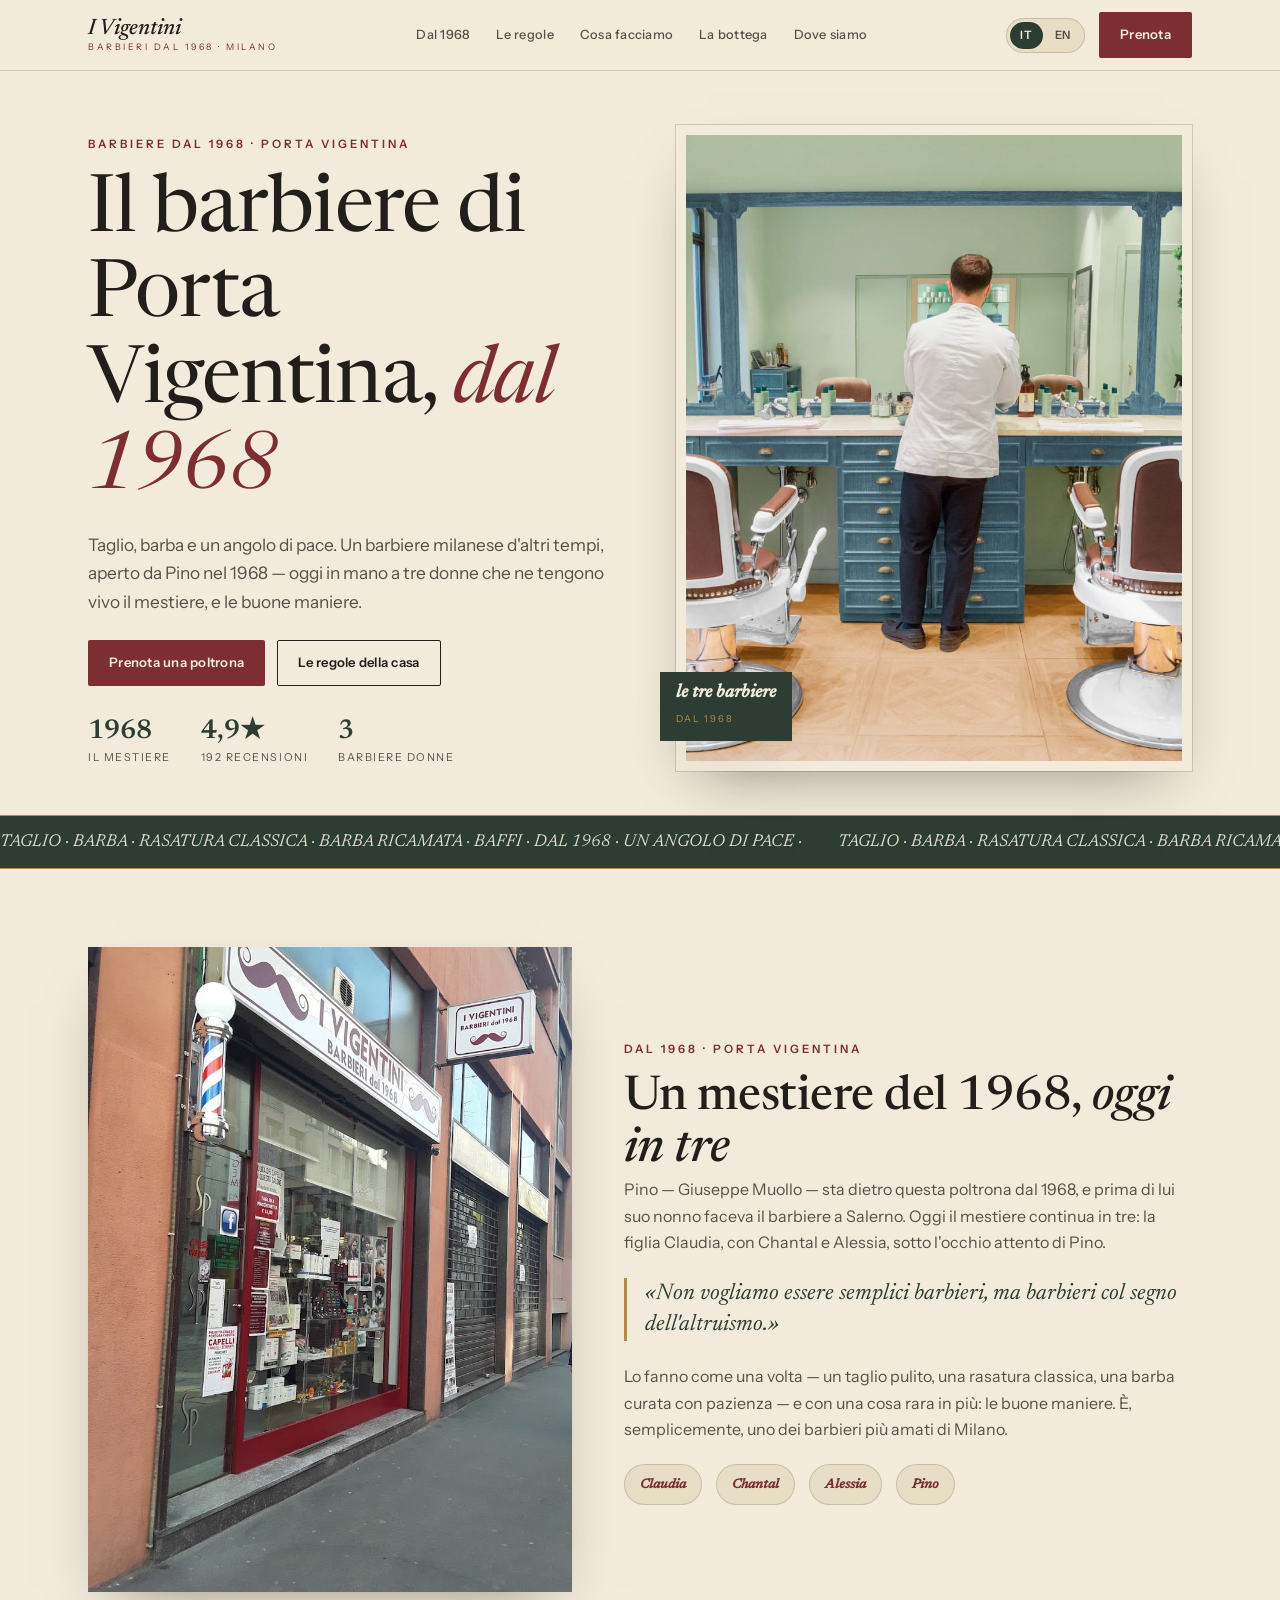
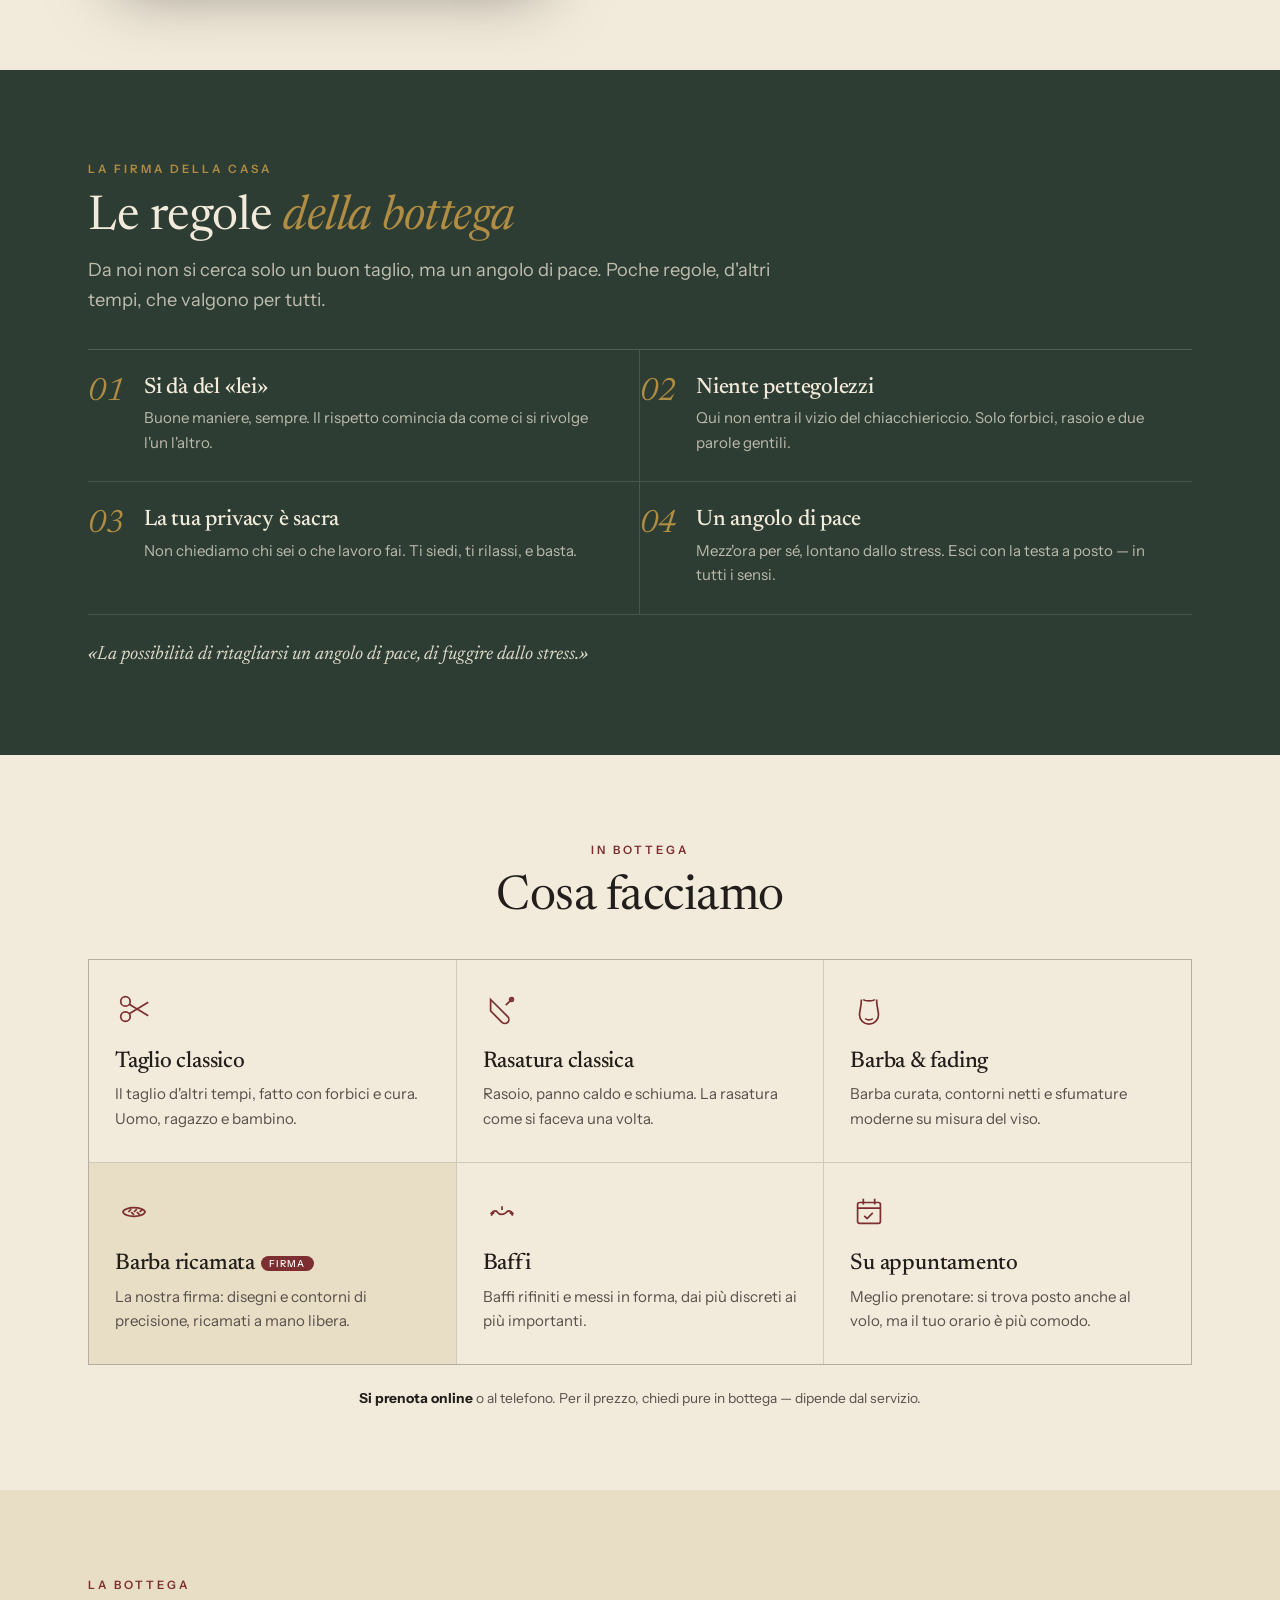
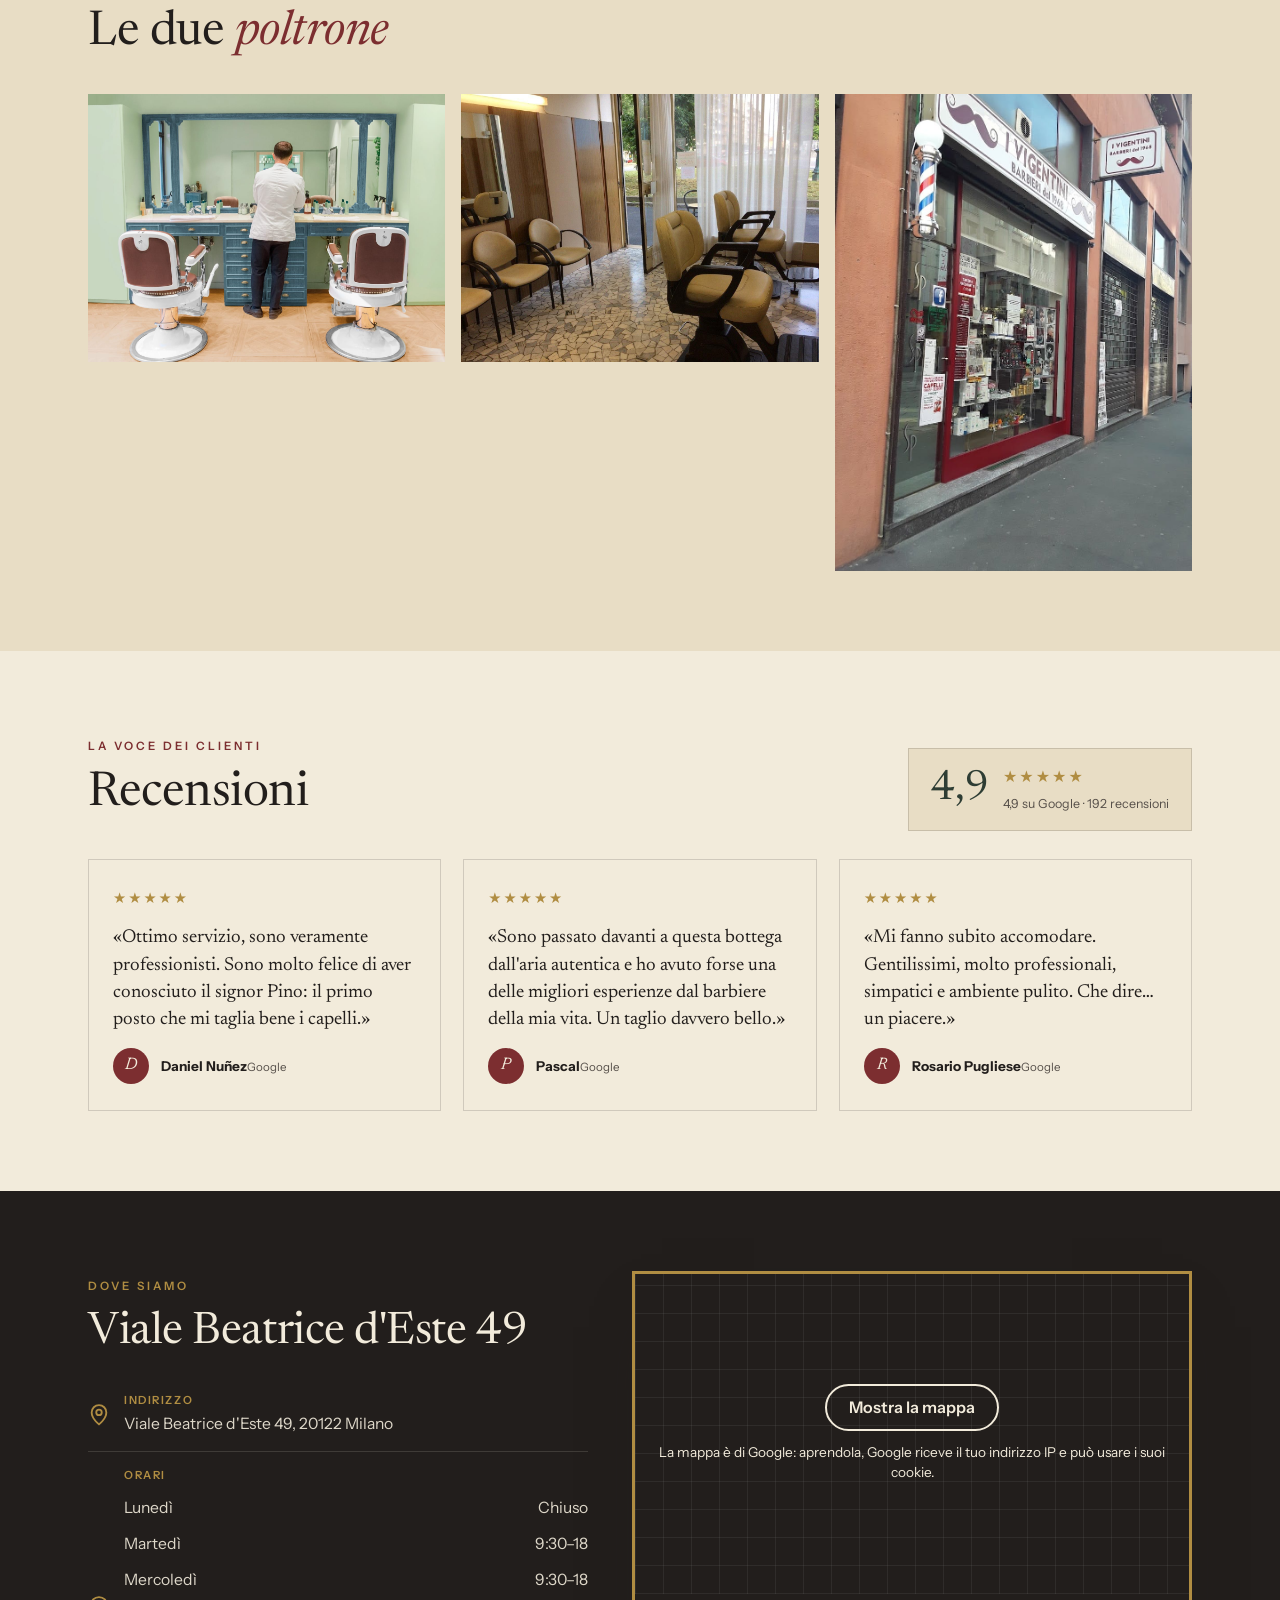
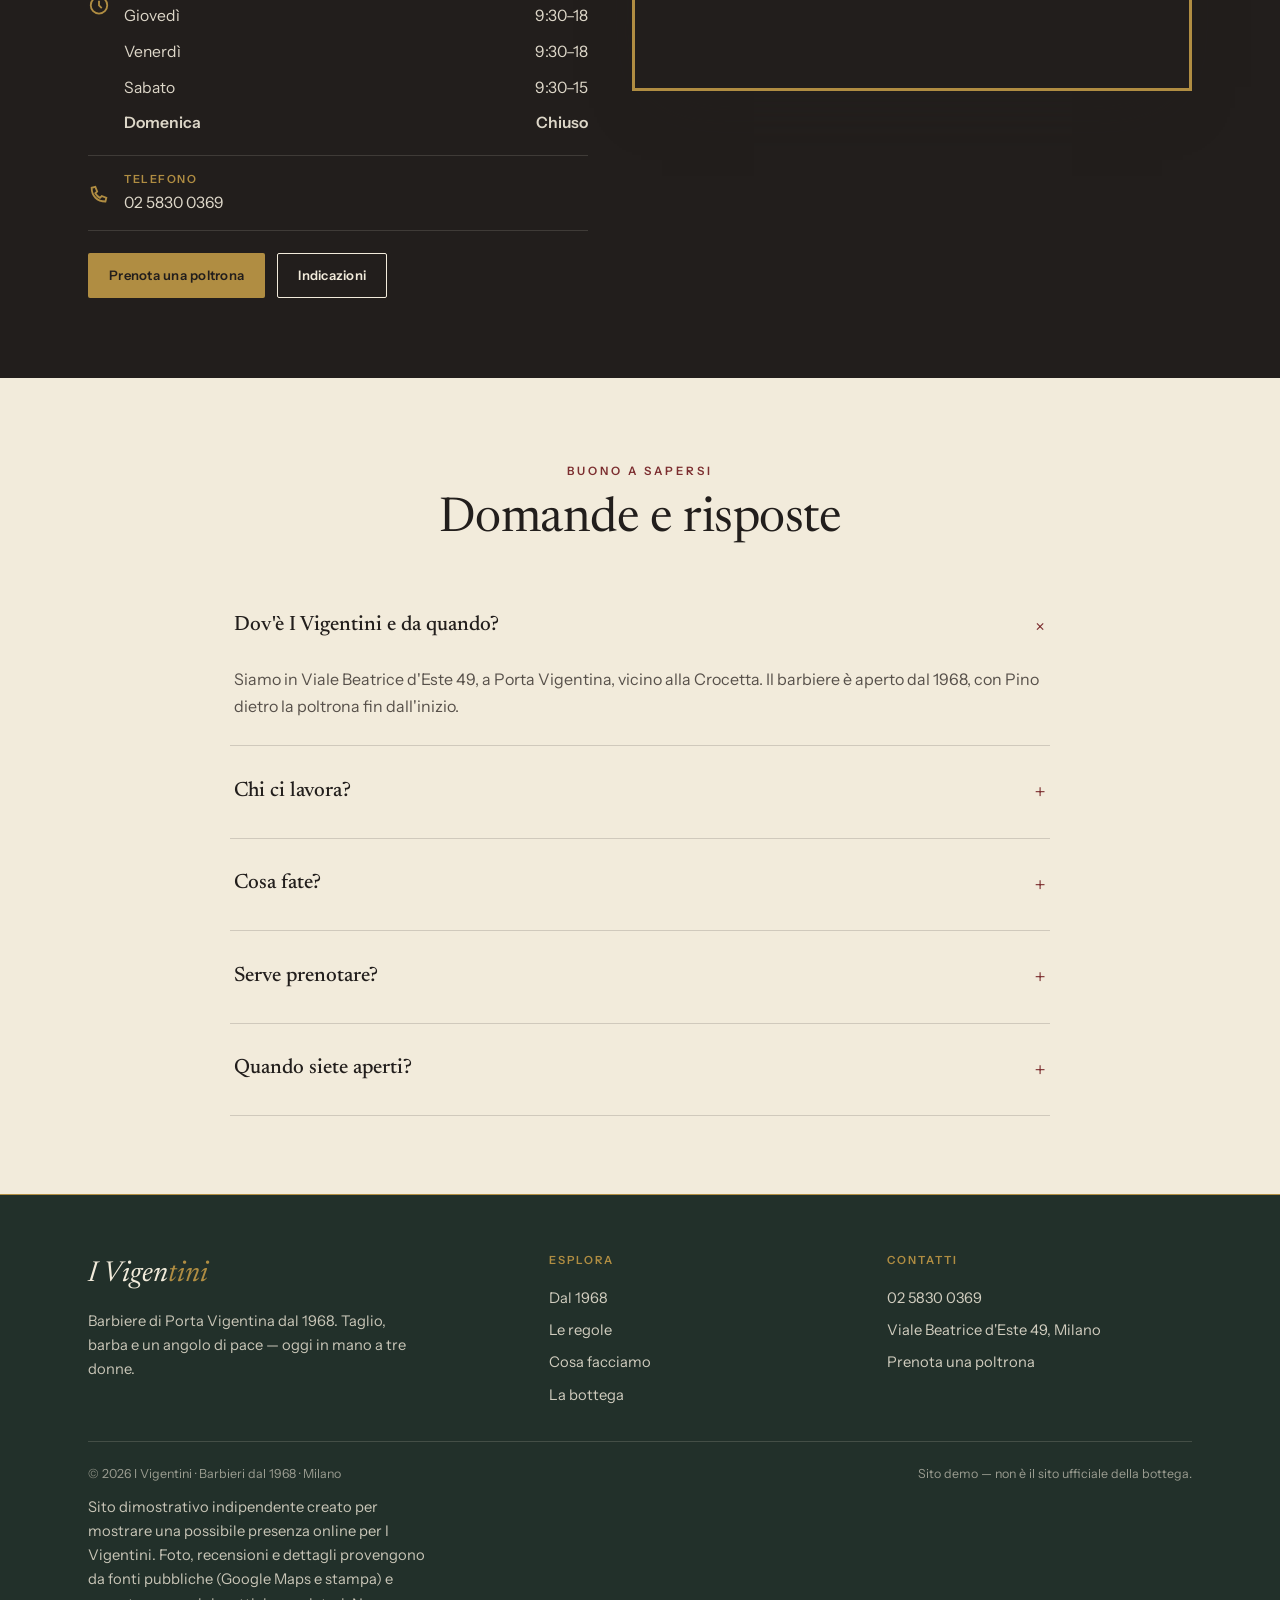
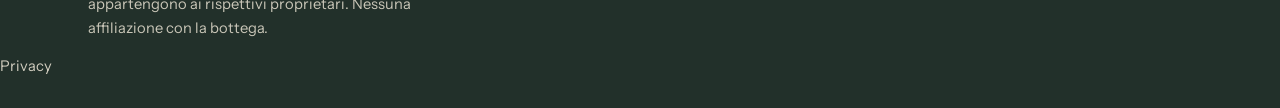
==== commit 595631aa: "Privacy e pulizia: caratteri sul sito, mappa al clic, informativa, noindex - caratteri copiati nel s" ====
--- a/index.html
+++ b/index.html
@@ -3,11 +3,10 @@
 <head>
 <meta charset="UTF-8">
 <meta name="viewport" content="width=device-width, initial-scale=1.0">
+<meta name="robots" content="noindex">
 <title>I Vigentini · barbieri dal 1968 · Porta Vigentina, Milano</title>
 <meta name="description" content="I Vigentini, barbiere di Porta Vigentina a Milano dal 1968. Taglio, barba, rasatura classica e la barba ricamata — oggi in mano a tre donne. Un angolo di pace, su appuntamento.">
-<link rel="preconnect" href="https://fonts.googleapis.com">
-<link rel="preconnect" href="https://fonts.gstatic.com" crossorigin>
-<link href="https://fonts.googleapis.com/css2?family=Newsreader:ital,opsz,wght@0,6..72,400;0,6..72,500;0,6..72,600;1,6..72,400;1,6..72,500&family=Instrument+Sans:wght@400;500;600;700&display=swap" rel="stylesheet">
+<link rel="stylesheet" href="fonts/fonts.css?v=1">
 <link rel="stylesheet" href="css/styles.css">
 <link rel="icon" href="data:image/svg+xml,<svg xmlns='http://www.w3.org/2000/svg' viewBox='0 0 100 100'><rect width='100' height='100' fill='%232E3D34'/><text x='50' y='70' font-size='52' text-anchor='middle' fill='%23B08D42' font-family='Georgia,serif' font-style='italic'>V</text></svg>">
 </head>
@@ -241,7 +240,7 @@
       </div>
     </div>
     <div class="mapbox">
-      <iframe title="Mappa — I Vigentini, Viale Beatrice d'Este 49 Milano" loading="lazy" referrerpolicy="no-referrer-when-downgrade" src="https://www.google.com/maps?q=I+Vigentini+barbieri+dal+1968,+Viale+Beatrice+d'Este+49,+Milano&output=embed"></iframe>
+      <div class="mappa-clic" data-mappa-clic style="--mappa-h: 320px"><template><iframe title="Mappa — I Vigentini, Viale Beatrice d'Este 49 Milano" loading="lazy" referrerpolicy="no-referrer-when-downgrade" src="https://www.google.com/maps?q=I+Vigentini+barbieri+dal+1968,+Viale+Beatrice+d'Este+49,+Milano&output=embed"></iframe></template><div class="mappa-clic__velo"><a class="mappa-clic__btn" href="https://www.google.com/maps/dir/?api=1&destination=I+Vigentini+barbieri+Viale+Beatrice+d" target="_blank" rel="noopener">Mostra la mappa</a><p class="mappa-clic__nota">La mappa è di Google: aprendola, Google riceve il tuo indirizzo IP e può usare i suoi cookie.</p></div></div>
     </div>
   </div>
 </section>
@@ -307,25 +306,52 @@
     </div>
     <p class="disc" data-i18n="ft.disc">Sito dimostrativo indipendente creato per mostrare una possibile presenza online per I Vigentini. Foto, recensioni e dettagli provengono da fonti pubbliche (Google Maps e stampa) e appartengono ai rispettivi proprietari. Nessuna affiliazione con la bottega.</p>
   </div>
+  <p class="privacy-link"><a href="privacy.html">Privacy</a></p>
 </footer>
 
 <!-- JSON-LD -->
 <script type="application/ld+json">
 {
-  "@context":"https://schema.org",
-  "@type":"HairSalon",
-  "name":"I Vigentini barbieri dal 1968",
-  "description":"Barbiere tradizionale a Porta Vigentina, Milano, dal 1968. Taglio, barba, rasatura classica e la barba ricamata, oggi gestito da tre donne. Un angolo di pace, su appuntamento.",
-  "url":"https://rotenzark.github.io/i-vigentini/",
-  "telephone":"+39 02 5830 0369",
-  "foundingDate":"1968",
-  "priceRange":"€€",
-  "address":{"@type":"PostalAddress","streetAddress":"Viale Beatrice d'Este 49","addressLocality":"Milano","postalCode":"20122","addressCountry":"IT"},
-  "geo":{"@type":"GeoCoordinates","latitude":45.4522345,"longitude":9.196263},
-  "aggregateRating":{"@type":"AggregateRating","ratingValue":"4.9","reviewCount":"192"},
-  "openingHoursSpecification":[
-    {"@type":"OpeningHoursSpecification","dayOfWeek":["Tuesday","Wednesday","Thursday","Friday"],"opens":"09:30","closes":"18:00"},
-    {"@type":"OpeningHoursSpecification","dayOfWeek":["Saturday"],"opens":"09:30","closes":"15:00"}
+  "@context": "https://schema.org",
+  "@type": "HairSalon",
+  "name": "I Vigentini barbieri dal 1968",
+  "description": "Barbiere tradizionale a Porta Vigentina, Milano, dal 1968. Taglio, barba, rasatura classica e la barba ricamata, oggi gestito da tre donne. Un angolo di pace, su appuntamento.",
+  "url": "https://rotenzark.github.io/i-vigentini/",
+  "telephone": "+39 02 5830 0369",
+  "foundingDate": "1968",
+  "priceRange": "€€",
+  "address": {
+    "@type": "PostalAddress",
+    "streetAddress": "Viale Beatrice d'Este 49",
+    "addressLocality": "Milano",
+    "postalCode": "20122",
+    "addressCountry": "IT"
+  },
+  "geo": {
+    "@type": "GeoCoordinates",
+    "latitude": 45.4522345,
+    "longitude": 9.196263
+  },
+  "openingHoursSpecification": [
+    {
+      "@type": "OpeningHoursSpecification",
+      "dayOfWeek": [
+        "Tuesday",
+        "Wednesday",
+        "Thursday",
+        "Friday"
+      ],
+      "opens": "09:30",
+      "closes": "18:00"
+    },
+    {
+      "@type": "OpeningHoursSpecification",
+      "dayOfWeek": [
+        "Saturday"
+      ],
+      "opens": "09:30",
+      "closes": "15:00"
+    }
   ]
 }
 </script>
@@ -344,5 +370,6 @@
 </script>
 
 <script src="js/main.js"></script>
+<script src="js/mappa-clic.js?v=1" defer></script>
 </body>
 </html>
--- a/fonts/fonts.css
+++ b/fonts/fonts.css
@@ -0,0 +1,216 @@
+/* Caratteri ospitati sul sito: nessuna richiesta a Google Fonts o Fontshare (giro privacy 1/10/2026). Licenze in LICENSE.txt. */
+/* latin-ext */
+@font-face {
+  font-family: 'Instrument Sans';
+  font-style: normal;
+  font-weight: 400;
+  font-stretch: 100%;
+  font-display: swap;
+  src: url(instrumentsans-v4-pxiTypc9vsFDm051Uf6KVwgkfoSxQ0GsQv8ToedPibnr0She1YmV.woff2) format('woff2');
+  unicode-range: U+0100-02BA, U+02BD-02C5, U+02C7-02CC, U+02CE-02D7, U+02DD-02FF, U+0304, U+0308, U+0329, U+1D00-1DBF, U+1E00-1E9F, U+1EF2-1EFF, U+2020, U+20A0-20AB, U+20AD-20C0, U+2113, U+2C60-2C7F, U+A720-A7FF;
+}
+/* latin */
+@font-face {
+  font-family: 'Instrument Sans';
+  font-style: normal;
+  font-weight: 400;
+  font-stretch: 100%;
+  font-display: swap;
+  src: url(instrumentsans-v4-pxiTypc9vsFDm051Uf6KVwgkfoSxQ0GsQv8ToedPibnr0SZe1Q.woff2) format('woff2');
+  unicode-range: U+0000-00FF, U+0131, U+0152-0153, U+02BB-02BC, U+02C6, U+02DA, U+02DC, U+0304, U+0308, U+0329, U+2000-206F, U+20AC, U+2122, U+2191, U+2193, U+2212, U+2215, U+FEFF, U+FFFD;
+}
+/* latin-ext */
+@font-face {
+  font-family: 'Instrument Sans';
+  font-style: normal;
+  font-weight: 500;
+  font-stretch: 100%;
+  font-display: swap;
+  src: url(instrumentsans-v4-pxiTypc9vsFDm051Uf6KVwgkfoSxQ0GsQv8ToedPibnr0She1YmV.woff2) format('woff2');
+  unicode-range: U+0100-02BA, U+02BD-02C5, U+02C7-02CC, U+02CE-02D7, U+02DD-02FF, U+0304, U+0308, U+0329, U+1D00-1DBF, U+1E00-1E9F, U+1EF2-1EFF, U+2020, U+20A0-20AB, U+20AD-20C0, U+2113, U+2C60-2C7F, U+A720-A7FF;
+}
+/* latin */
+@font-face {
+  font-family: 'Instrument Sans';
+  font-style: normal;
+  font-weight: 500;
+  font-stretch: 100%;
+  font-display: swap;
+  src: url(instrumentsans-v4-pxiTypc9vsFDm051Uf6KVwgkfoSxQ0GsQv8ToedPibnr0SZe1Q.woff2) format('woff2');
+  unicode-range: U+0000-00FF, U+0131, U+0152-0153, U+02BB-02BC, U+02C6, U+02DA, U+02DC, U+0304, U+0308, U+0329, U+2000-206F, U+20AC, U+2122, U+2191, U+2193, U+2212, U+2215, U+FEFF, U+FFFD;
+}
+/* latin-ext */
+@font-face {
+  font-family: 'Instrument Sans';
+  font-style: normal;
+  font-weight: 600;
+  font-stretch: 100%;
+  font-display: swap;
+  src: url(instrumentsans-v4-pxiTypc9vsFDm051Uf6KVwgkfoSxQ0GsQv8ToedPibnr0She1YmV.woff2) format('woff2');
+  unicode-range: U+0100-02BA, U+02BD-02C5, U+02C7-02CC, U+02CE-02D7, U+02DD-02FF, U+0304, U+0308, U+0329, U+1D00-1DBF, U+1E00-1E9F, U+1EF2-1EFF, U+2020, U+20A0-20AB, U+20AD-20C0, U+2113, U+2C60-2C7F, U+A720-A7FF;
+}
+/* latin */
+@font-face {
+  font-family: 'Instrument Sans';
+  font-style: normal;
+  font-weight: 600;
+  font-stretch: 100%;
+  font-display: swap;
+  src: url(instrumentsans-v4-pxiTypc9vsFDm051Uf6KVwgkfoSxQ0GsQv8ToedPibnr0SZe1Q.woff2) format('woff2');
+  unicode-range: U+0000-00FF, U+0131, U+0152-0153, U+02BB-02BC, U+02C6, U+02DA, U+02DC, U+0304, U+0308, U+0329, U+2000-206F, U+20AC, U+2122, U+2191, U+2193, U+2212, U+2215, U+FEFF, U+FFFD;
+}
+/* latin-ext */
+@font-face {
+  font-family: 'Instrument Sans';
+  font-style: normal;
+  font-weight: 700;
+  font-stretch: 100%;
+  font-display: swap;
+  src: url(instrumentsans-v4-pxiTypc9vsFDm051Uf6KVwgkfoSxQ0GsQv8ToedPibnr0She1YmV.woff2) format('woff2');
+  unicode-range: U+0100-02BA, U+02BD-02C5, U+02C7-02CC, U+02CE-02D7, U+02DD-02FF, U+0304, U+0308, U+0329, U+1D00-1DBF, U+1E00-1E9F, U+1EF2-1EFF, U+2020, U+20A0-20AB, U+20AD-20C0, U+2113, U+2C60-2C7F, U+A720-A7FF;
+}
+/* latin */
+@font-face {
+  font-family: 'Instrument Sans';
+  font-style: normal;
+  font-weight: 700;
+  font-stretch: 100%;
+  font-display: swap;
+  src: url(instrumentsans-v4-pxiTypc9vsFDm051Uf6KVwgkfoSxQ0GsQv8ToedPibnr0SZe1Q.woff2) format('woff2');
+  unicode-range: U+0000-00FF, U+0131, U+0152-0153, U+02BB-02BC, U+02C6, U+02DA, U+02DC, U+0304, U+0308, U+0329, U+2000-206F, U+20AC, U+2122, U+2191, U+2193, U+2212, U+2215, U+FEFF, U+FFFD;
+}
+/* vietnamese */
+@font-face {
+  font-family: 'Newsreader';
+  font-style: italic;
+  font-weight: 400;
+  font-display: swap;
+  src: url(newsreader-v26-cY9CfjOCX1hbuyalUrK439vCgYhCFpY.woff2) format('woff2');
+  unicode-range: U+0102-0103, U+0110-0111, U+0128-0129, U+0168-0169, U+01A0-01A1, U+01AF-01B0, U+0300-0301, U+0303-0304, U+0308-0309, U+0323, U+0329, U+1EA0-1EF9, U+20AB;
+}
+/* latin-ext */
+@font-face {
+  font-family: 'Newsreader';
+  font-style: italic;
+  font-weight: 400;
+  font-display: swap;
+  src: url(newsreader-v26-cY9CfjOCX1hbuyalUrK439vCgIhCFpY.woff2) format('woff2');
+  unicode-range: U+0100-02BA, U+02BD-02C5, U+02C7-02CC, U+02CE-02D7, U+02DD-02FF, U+0304, U+0308, U+0329, U+1D00-1DBF, U+1E00-1E9F, U+1EF2-1EFF, U+2020, U+20A0-20AB, U+20AD-20C0, U+2113, U+2C60-2C7F, U+A720-A7FF;
+}
+/* latin */
+@font-face {
+  font-family: 'Newsreader';
+  font-style: italic;
+  font-weight: 400;
+  font-display: swap;
+  src: url(newsreader-v26-cY9CfjOCX1hbuyalUrK439vCjohC.woff2) format('woff2');
+  unicode-range: U+0000-00FF, U+0131, U+0152-0153, U+02BB-02BC, U+02C6, U+02DA, U+02DC, U+0304, U+0308, U+0329, U+2000-206F, U+20AC, U+2122, U+2191, U+2193, U+2212, U+2215, U+FEFF, U+FFFD;
+}
+/* vietnamese */
+@font-face {
+  font-family: 'Newsreader';
+  font-style: italic;
+  font-weight: 500;
+  font-display: swap;
+  src: url(newsreader-v26-cY9CfjOCX1hbuyalUrK439vCgYhCFpY.woff2) format('woff2');
+  unicode-range: U+0102-0103, U+0110-0111, U+0128-0129, U+0168-0169, U+01A0-01A1, U+01AF-01B0, U+0300-0301, U+0303-0304, U+0308-0309, U+0323, U+0329, U+1EA0-1EF9, U+20AB;
+}
+/* latin-ext */
+@font-face {
+  font-family: 'Newsreader';
+  font-style: italic;
+  font-weight: 500;
+  font-display: swap;
+  src: url(newsreader-v26-cY9CfjOCX1hbuyalUrK439vCgIhCFpY.woff2) format('woff2');
+  unicode-range: U+0100-02BA, U+02BD-02C5, U+02C7-02CC, U+02CE-02D7, U+02DD-02FF, U+0304, U+0308, U+0329, U+1D00-1DBF, U+1E00-1E9F, U+1EF2-1EFF, U+2020, U+20A0-20AB, U+20AD-20C0, U+2113, U+2C60-2C7F, U+A720-A7FF;
+}
+/* latin */
+@font-face {
+  font-family: 'Newsreader';
+  font-style: italic;
+  font-weight: 500;
+  font-display: swap;
+  src: url(newsreader-v26-cY9CfjOCX1hbuyalUrK439vCjohC.woff2) format('woff2');
+  unicode-range: U+0000-00FF, U+0131, U+0152-0153, U+02BB-02BC, U+02C6, U+02DA, U+02DC, U+0304, U+0308, U+0329, U+2000-206F, U+20AC, U+2122, U+2191, U+2193, U+2212, U+2215, U+FEFF, U+FFFD;
+}
+/* vietnamese */
+@font-face {
+  font-family: 'Newsreader';
+  font-style: normal;
+  font-weight: 400;
+  font-display: swap;
+  src: url(newsreader-v26-cY9AfjOCX1hbuyalUrK439HyjJBG.woff2) format('woff2');
+  unicode-range: U+0102-0103, U+0110-0111, U+0128-0129, U+0168-0169, U+01A0-01A1, U+01AF-01B0, U+0300-0301, U+0303-0304, U+0308-0309, U+0323, U+0329, U+1EA0-1EF9, U+20AB;
+}
+/* latin-ext */
+@font-face {
+  font-family: 'Newsreader';
+  font-style: normal;
+  font-weight: 400;
+  font-display: swap;
+  src: url(newsreader-v26-cY9AfjOCX1hbuyalUrK439DyjJBG.woff2) format('woff2');
+  unicode-range: U+0100-02BA, U+02BD-02C5, U+02C7-02CC, U+02CE-02D7, U+02DD-02FF, U+0304, U+0308, U+0329, U+1D00-1DBF, U+1E00-1E9F, U+1EF2-1EFF, U+2020, U+20A0-20AB, U+20AD-20C0, U+2113, U+2C60-2C7F, U+A720-A7FF;
+}
+/* latin */
+@font-face {
+  font-family: 'Newsreader';
+  font-style: normal;
+  font-weight: 400;
+  font-display: swap;
+  src: url(newsreader-v26-cY9AfjOCX1hbuyalUrK4397yjA.woff2) format('woff2');
+  unicode-range: U+0000-00FF, U+0131, U+0152-0153, U+02BB-02BC, U+02C6, U+02DA, U+02DC, U+0304, U+0308, U+0329, U+2000-206F, U+20AC, U+2122, U+2191, U+2193, U+2212, U+2215, U+FEFF, U+FFFD;
+}
+/* vietnamese */
+@font-face {
+  font-family: 'Newsreader';
+  font-style: normal;
+  font-weight: 500;
+  font-display: swap;
+  src: url(newsreader-v26-cY9AfjOCX1hbuyalUrK439HyjJBG.woff2) format('woff2');
+  unicode-range: U+0102-0103, U+0110-0111, U+0128-0129, U+0168-0169, U+01A0-01A1, U+01AF-01B0, U+0300-0301, U+0303-0304, U+0308-0309, U+0323, U+0329, U+1EA0-1EF9, U+20AB;
+}
+/* latin-ext */
+@font-face {
+  font-family: 'Newsreader';
+  font-style: normal;
+  font-weight: 500;
+  font-display: swap;
+  src: url(newsreader-v26-cY9AfjOCX1hbuyalUrK439DyjJBG.woff2) format('woff2');
+  unicode-range: U+0100-02BA, U+02BD-02C5, U+02C7-02CC, U+02CE-02D7, U+02DD-02FF, U+0304, U+0308, U+0329, U+1D00-1DBF, U+1E00-1E9F, U+1EF2-1EFF, U+2020, U+20A0-20AB, U+20AD-20C0, U+2113, U+2C60-2C7F, U+A720-A7FF;
+}
+/* latin */
+@font-face {
+  font-family: 'Newsreader';
+  font-style: normal;
+  font-weight: 500;
+  font-display: swap;
+  src: url(newsreader-v26-cY9AfjOCX1hbuyalUrK4397yjA.woff2) format('woff2');
+  unicode-range: U+0000-00FF, U+0131, U+0152-0153, U+02BB-02BC, U+02C6, U+02DA, U+02DC, U+0304, U+0308, U+0329, U+2000-206F, U+20AC, U+2122, U+2191, U+2193, U+2212, U+2215, U+FEFF, U+FFFD;
+}
+/* vietnamese */
+@font-face {
+  font-family: 'Newsreader';
+  font-style: normal;
+  font-weight: 600;
+  font-display: swap;
+  src: url(newsreader-v26-cY9AfjOCX1hbuyalUrK439HyjJBG.woff2) format('woff2');
+  unicode-range: U+0102-0103, U+0110-0111, U+0128-0129, U+0168-0169, U+01A0-01A1, U+01AF-01B0, U+0300-0301, U+0303-0304, U+0308-0309, U+0323, U+0329, U+1EA0-1EF9, U+20AB;
+}
+/* latin-ext */
+@font-face {
+  font-family: 'Newsreader';
+  font-style: normal;
+  font-weight: 600;
+  font-display: swap;
+  src: url(newsreader-v26-cY9AfjOCX1hbuyalUrK439DyjJBG.woff2) format('woff2');
+  unicode-range: U+0100-02BA, U+02BD-02C5, U+02C7-02CC, U+02CE-02D7, U+02DD-02FF, U+0304, U+0308, U+0329, U+1D00-1DBF, U+1E00-1E9F, U+1EF2-1EFF, U+2020, U+20A0-20AB, U+20AD-20C0, U+2113, U+2C60-2C7F, U+A720-A7FF;
+}
+/* latin */
+@font-face {
+  font-family: 'Newsreader';
+  font-style: normal;
+  font-weight: 600;
+  font-display: swap;
+  src: url(newsreader-v26-cY9AfjOCX1hbuyalUrK4397yjA.woff2) format('woff2');
+  unicode-range: U+0000-00FF, U+0131, U+0152-0153, U+02BB-02BC, U+02C6, U+02DA, U+02DC, U+0304, U+0308, U+0329, U+2000-206F, U+20AC, U+2122, U+2191, U+2193, U+2212, U+2215, U+FEFF, U+FFFD;
+}
--- a/css/styles.css
+++ b/css/styles.css
@@ -232,3 +232,12 @@
   .bar .row{height:60px}
 }
 @media(prefers-reduced-motion:reduce){*{animation:none!important;transition:none!important}.reveal{opacity:1;transform:none}}
+
+/*MAPPACLIC*/
+/* la mappa Google si carica solo al clic (giro privacy 1/10/2026) */
+.mappa-clic { display: flex; align-items: center; justify-content: center; width: 100%; height: 100%; min-height: var(--mappa-h, 320px); box-sizing: border-box; padding: 24px; text-align: center; background: repeating-linear-gradient(0deg, rgba(127, 127, 127, 0.14) 0 1px, transparent 1px 28px), repeating-linear-gradient(90deg, rgba(127, 127, 127, 0.14) 0 1px, transparent 1px 28px); }
+.mappa-clic__velo { display: flex; flex-direction: column; align-items: center; gap: 12px; max-width: 32em; }
+.mappa-clic__btn { display: inline-block; padding: 0.75em 1.4em; border: 2px solid currentColor; border-radius: 999px; color: inherit; font: inherit; font-weight: 600; line-height: 1.2; text-decoration: none; background: transparent; cursor: pointer; }
+.mappa-clic__btn:hover, .mappa-clic__btn:focus-visible { text-decoration: underline; }
+.mappa-clic__nota { margin: 0; font-size: 0.85em; line-height: 1.45; }
+/*/MAPPACLIC*/
